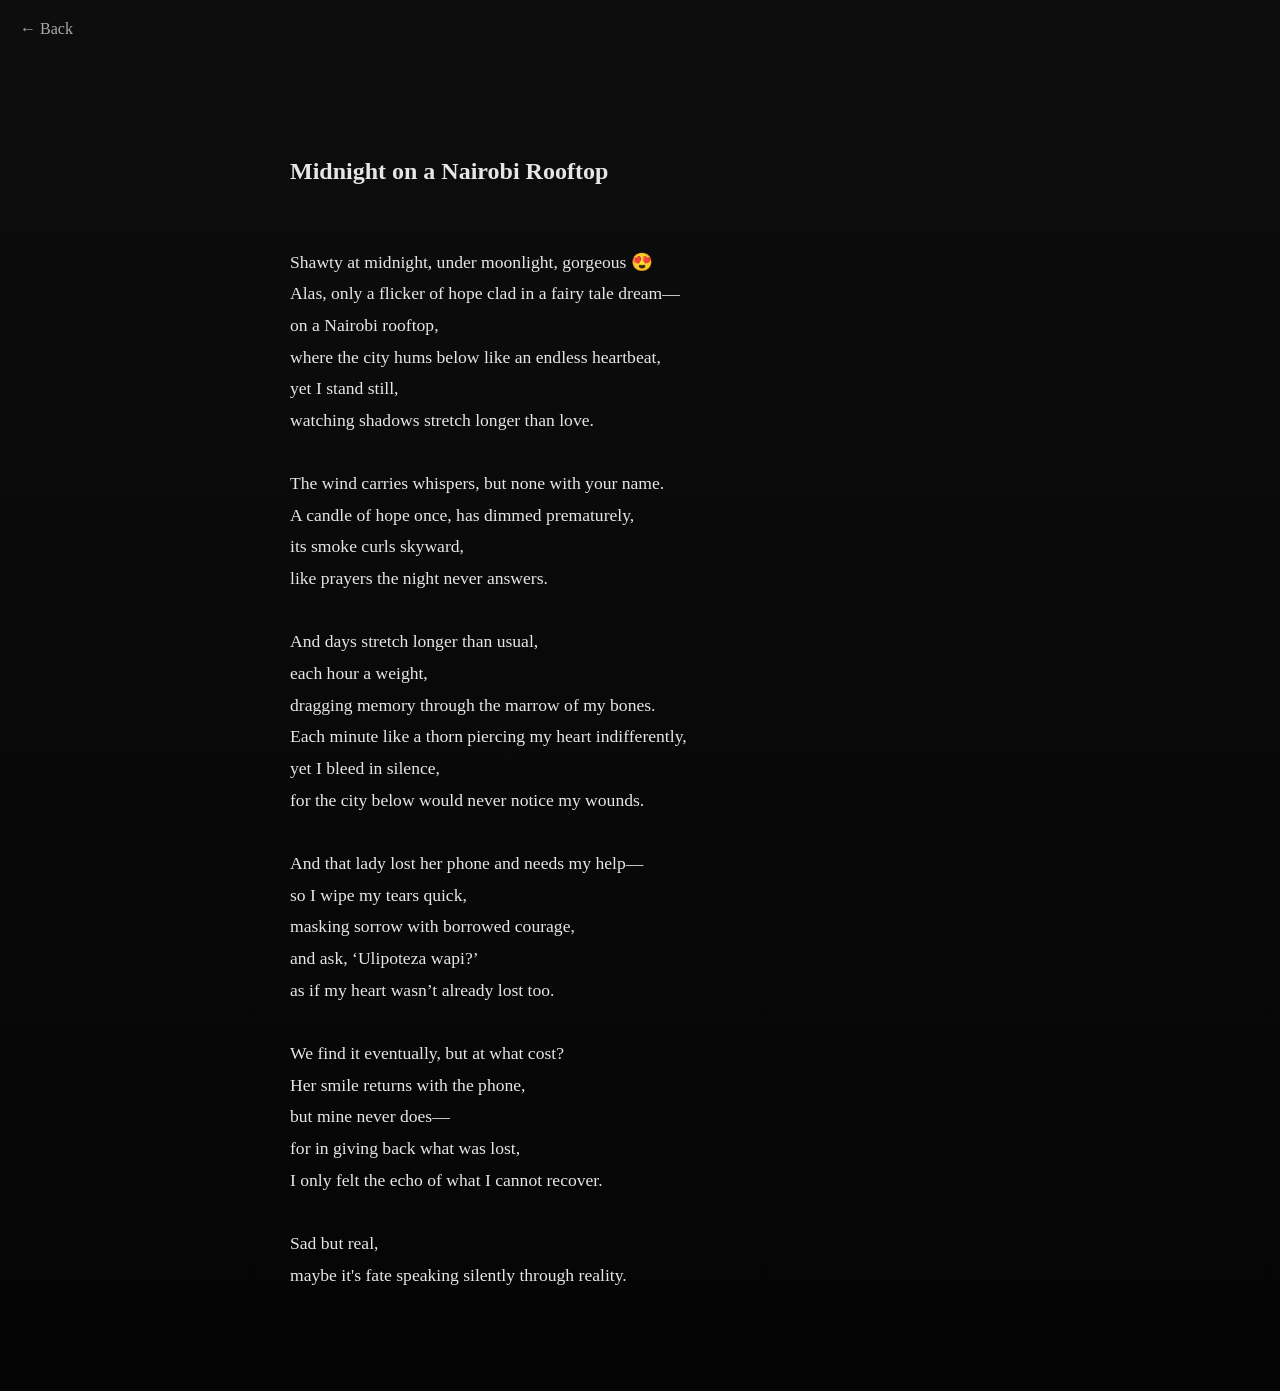
==== poems/midnight-nairobi.html @ 9178ffda "initial commit" ====
<!DOCTYPE html>
<html lang="en">

<head>
    <meta charset="UTF-8">
    <meta name="viewport" content="width=device-width, initial-scale=1.0">
    <title>Midnight on a Nairobi Rooftop</title>

    <!-- Link shared CSS -->
    <link rel="stylesheet" href="../style.css">
</head>

<body>

    <!-- Back link -->
    <nav>
        <a href="../index.html">← Back</a>
    </nav>

    <!-- Poem -->
    <section class="poem-page">
        <h1>Midnight on a Nairobi Rooftop</h1>

        <div class="poem-text">
            Shawty at midnight, under moonlight, gorgeous 😍
            Alas, only a flicker of hope clad in a fairy tale dream—
            on a Nairobi rooftop,
            where the city hums below like an endless heartbeat,
            yet I stand still,
            watching shadows stretch longer than love.

            The wind carries whispers, but none with your name.
            A candle of hope once, has dimmed prematurely,
            its smoke curls skyward,
            like prayers the night never answers.

            And days stretch longer than usual,
            each hour a weight,
            dragging memory through the marrow of my bones.
            Each minute like a thorn piercing my heart indifferently,
            yet I bleed in silence,
            for the city below would never notice my wounds.

            And that lady lost her phone and needs my help—
            so I wipe my tears quick,
            masking sorrow with borrowed courage,
            and ask, ‘Ulipoteza wapi?’
            as if my heart wasn’t already lost too.

            We find it eventually, but at what cost?
            Her smile returns with the phone,
            but mine never does—
            for in giving back what was lost,
            I only felt the echo of what I cannot recover.

            Sad but real,
            maybe it's fate speaking silently through reality.
        </div>
    </section>

    <!-- JS -->
    <script src="../script.js"></script>

</body>

</html>
---- style.css ----
body {
    background: linear-gradient(to bottom, #0d0d0d, #050505);
    color: #e6e6e6;
    font-family: 'Georgia', serif;
    margin: 0;
}

header {
    text-align: center;
    padding: 80px 20px;
    opacity: 0;
    animation: fadeIn 2s ease forwards;
}

@keyframes fadeIn {
    to {
        opacity: 1;
    }
}

.poem {
    margin-bottom: 60px;
    line-height: 1.8;
    opacity: 0;
    transform: translateY(20px);
    transition: all 1s ease;
}

.poem.visible {
    opacity: 1;
    transform: translateY(0);
}

.poem-text {
    white-space: pre-line;
    line-height: 1.8;
}

.poem-page {
    max-width: 700px;
    margin: 80px auto;
    padding: 20px;
}

.poem-page h1 {
    margin-bottom: 30px;
}

.poem-text {
    white-space: pre-line;
    line-height: 1.8;
    font-size: 1.1rem;
}

nav a {
    display: block;
    margin: 20px;
    color: #aaa;
    text-decoration: none;
}
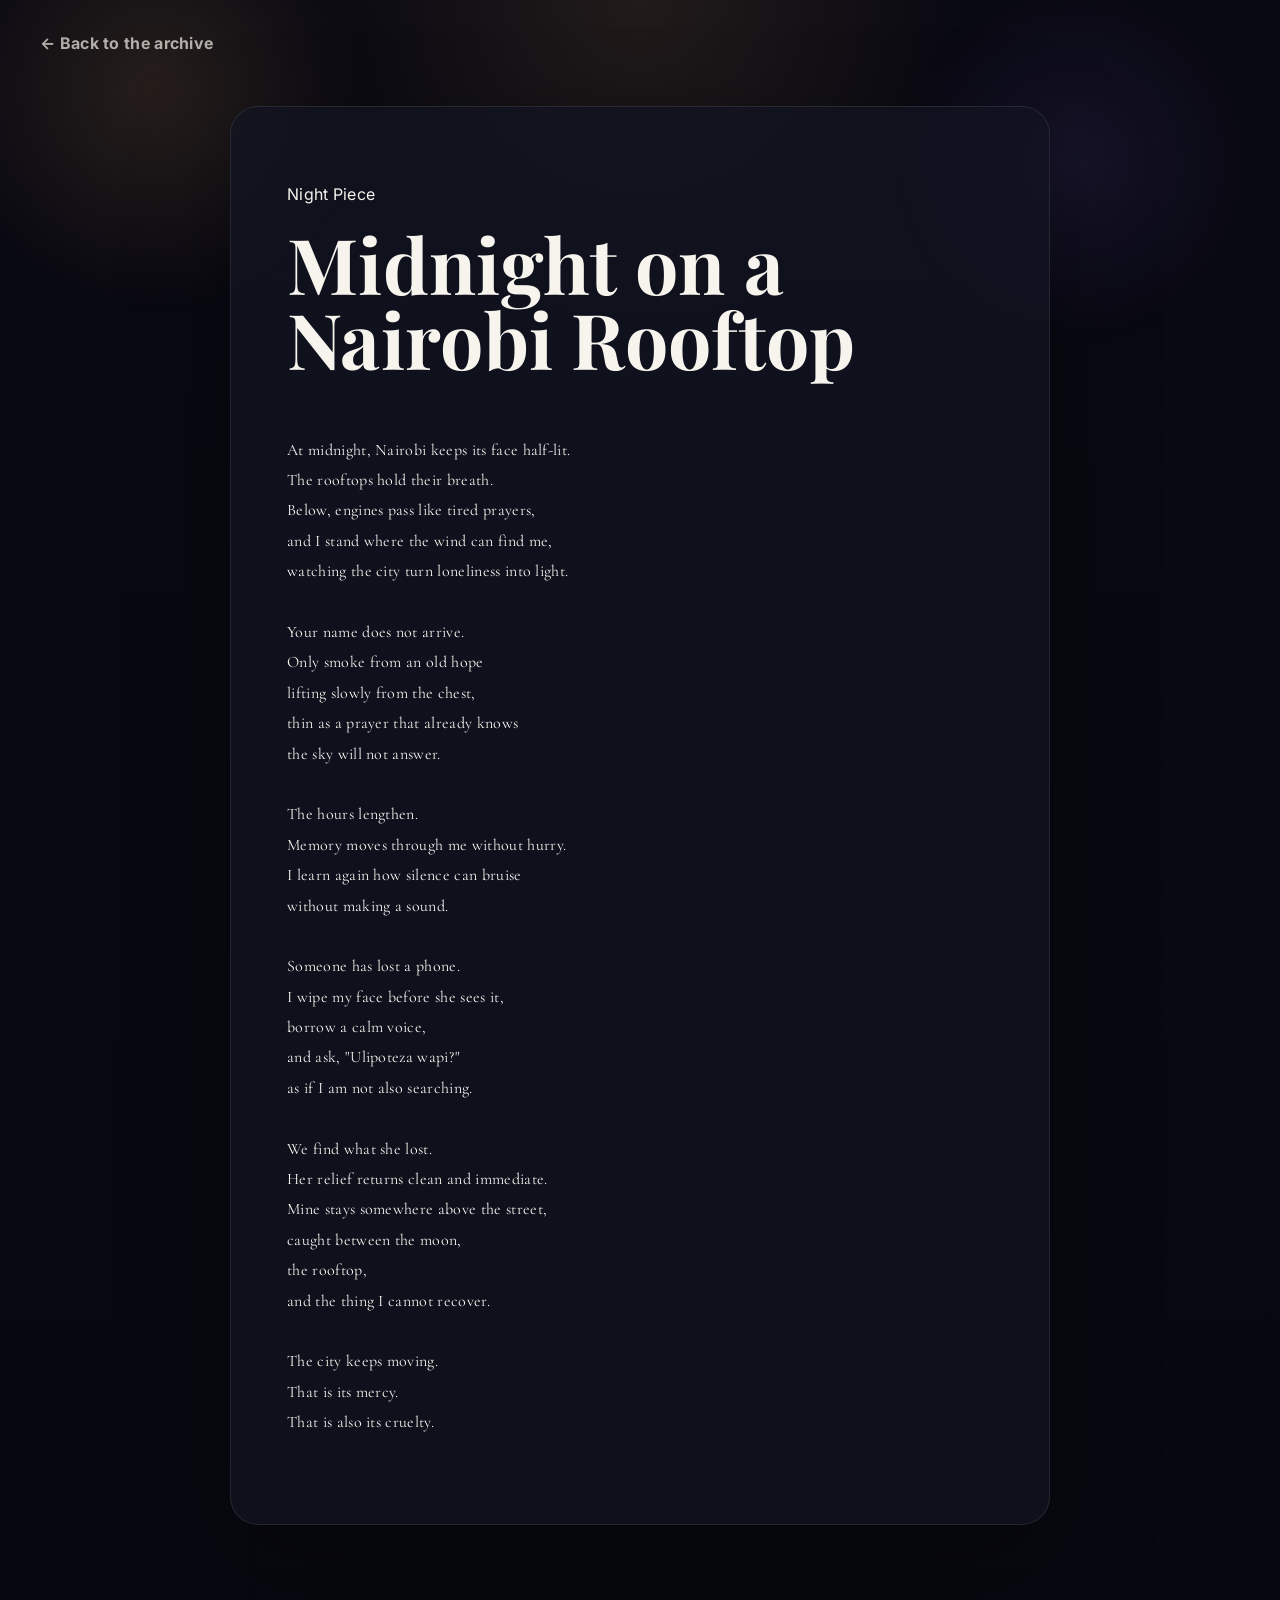
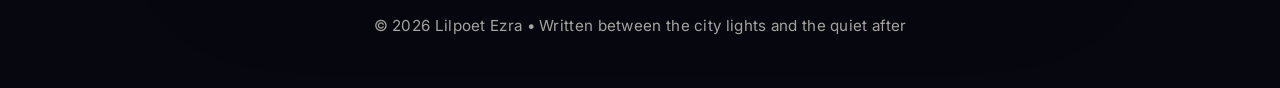
==== commit 925026ea: "UI changes" ====
--- a/poems/midnight-nairobi.html
+++ b/poems/midnight-nairobi.html
@@ -4,63 +4,92 @@
 <head>
     <meta charset="UTF-8">
     <meta name="viewport" content="width=device-width, initial-scale=1.0">
-    <title>Midnight on a Nairobi Rooftop</title>
-
-    <!-- Link shared CSS -->
+    <title>Midnight on a Nairobi Rooftop | Lilpoet Ezra</title>
+    <meta name="description"
+        content="Read Midnight on a Nairobi Rooftop by Lilpoet Ezra, a restrained Nairobi night poem about loss, borrowed courage, solitude, and what cannot be recovered.">
+    <meta name="author" content="Lilpoet Ezra">
+    <meta name="robots" content="index, follow">
+    <link rel="canonical" href="https://kiplangatezra06.github.io/lilpoet-ezra-site/poems/midnight-nairobi.html">
+    <meta property="og:title" content="Midnight on a Nairobi Rooftop | Lilpoet Ezra">
+    <meta property="og:description"
+        content="A restrained Nairobi night poem about lost things, borrowed courage, and what cannot be recovered.">
+    <meta property="og:type" content="article">
+    <meta property="og:url" content="https://kiplangatezra06.github.io/lilpoet-ezra-site/poems/midnight-nairobi.html">
+    <meta property="og:site_name" content="Lilpoet Ezra">
+    <meta property="og:image" content="https://kiplangatezra06.github.io/lilpoet-ezra-site/images/hero-share.png">
+    <meta property="og:image:width" content="1200">
+    <meta property="og:image:height" content="630">
+    <meta property="og:image:alt" content="Lilpoet Ezra cinematic poetry anthology share card">
+    <meta name="twitter:card" content="summary_large_image">
+    <meta name="twitter:title" content="Midnight on a Nairobi Rooftop | Lilpoet Ezra">
+    <meta name="twitter:description"
+        content="A restrained Nairobi night poem about lost things, borrowed courage, and what cannot be recovered.">
+    <meta name="twitter:image" content="https://kiplangatezra06.github.io/lilpoet-ezra-site/images/hero-share.png">
+    <meta name="twitter:image:alt" content="Lilpoet Ezra cinematic poetry anthology share card">
+    <link rel="icon" href="../favicon.svg" type="image/svg+xml">
+    <link rel="preconnect" href="https://fonts.googleapis.com">
+    <link rel="preconnect" href="https://fonts.gstatic.com" crossorigin>
+    <link
+        href="https://fonts.googleapis.com/css2?family=Cormorant+Garamond:wght@400;500;600;700&family=Inter:wght@400;500;600;700&family=Playfair+Display:wght@600;700;800&display=swap"
+        rel="stylesheet">
     <link rel="stylesheet" href="../style.css">
 </head>
 
 <body>
+    <header class="poem-page-header">
+        <nav aria-label="Night piece navigation">
+            <a href="../index.html">&larr; Back to the archive</a>
+        </nav>
+    </header>
 
-    <!-- Back link -->
-    <nav>
-        <a href="../index.html">← Back</a>
-    </nav>
+    <main class="poem-page">
+        <article>
+            <header>
+                <p class="eyebrow">Night Piece</p>
+                <h1>Midnight on a Nairobi Rooftop</h1>
+            </header>
 
-    <!-- Poem -->
-    <section class="poem-page">
-        <h1>Midnight on a Nairobi Rooftop</h1>
+            <div class="poem-text">
+At midnight, Nairobi keeps its face half-lit.
+The rooftops hold their breath.
+Below, engines pass like tired prayers,
+and I stand where the wind can find me,
+watching the city turn loneliness into light.
 
-        <div class="poem-text">
-            Shawty at midnight, under moonlight, gorgeous 😍
-            Alas, only a flicker of hope clad in a fairy tale dream—
-            on a Nairobi rooftop,
-            where the city hums below like an endless heartbeat,
-            yet I stand still,
-            watching shadows stretch longer than love.
+Your name does not arrive.
+Only smoke from an old hope
+lifting slowly from the chest,
+thin as a prayer that already knows
+the sky will not answer.
 
-            The wind carries whispers, but none with your name.
-            A candle of hope once, has dimmed prematurely,
-            its smoke curls skyward,
-            like prayers the night never answers.
+The hours lengthen.
+Memory moves through me without hurry.
+I learn again how silence can bruise
+without making a sound.
 
-            And days stretch longer than usual,
-            each hour a weight,
-            dragging memory through the marrow of my bones.
-            Each minute like a thorn piercing my heart indifferently,
-            yet I bleed in silence,
-            for the city below would never notice my wounds.
+Someone has lost a phone.
+I wipe my face before she sees it,
+borrow a calm voice,
+and ask, "Ulipoteza wapi?"
+as if I am not also searching.
 
-            And that lady lost her phone and needs my help—
-            so I wipe my tears quick,
-            masking sorrow with borrowed courage,
-            and ask, ‘Ulipoteza wapi?’
-            as if my heart wasn’t already lost too.
+We find what she lost.
+Her relief returns clean and immediate.
+Mine stays somewhere above the street,
+caught between the moon,
+the rooftop,
+and the thing I cannot recover.
 
-            We find it eventually, but at what cost?
-            Her smile returns with the phone,
-            but mine never does—
-            for in giving back what was lost,
-            I only felt the echo of what I cannot recover.
+The city keeps moving.
+That is its mercy.
+That is also its cruelty.
+            </div>
+        </article>
+    </main>
 
-            Sad but real,
-            maybe it's fate speaking silently through reality.
-        </div>
-    </section>
-
-    <!-- JS -->
-    <script src="../script.js"></script>
-
+    <footer class="site-footer">
+        <p>&copy; 2026 Lilpoet Ezra &bull; Written between the city lights and the quiet after</p>
+    </footer>
 </body>
 
-</html>+</html>
--- a/style.css
+++ b/style.css
@@ -1,60 +1,1689 @@
+﻿:root {
+    --bg: #090912;
+    --bg-strong: #07080f;
+    --bg-soft: #141627;
+    --surface: rgba(18, 20, 34, 0.76);
+    --surface-strong: rgba(12, 13, 24, 0.94);
+    --surface-soft: rgba(255, 255, 255, 0.06);
+    --surface-border: rgba(255, 255, 255, 0.09);
+    --text: #f7f4ee;
+    --text-muted: rgba(247, 244, 238, 0.68);
+    --text-secondary: rgba(247, 244, 238, 0.55);
+    --accent: #f4b55d;
+    --accent-soft: rgba(244, 181, 93, 0.16);
+    --accent-alt: #8c72f0;
+    --shadow-sm: 0 12px 32px rgba(0, 0, 0, 0.16);
+    --shadow-md: 0 24px 72px rgba(0, 0, 0, 0.22);
+    --shadow-lg: 0 36px 110px rgba(0, 0, 0, 0.28);
+    --shadow: var(--shadow-lg);
+    --radius-xs: 10px;
+    --radius-sm: 16px;
+    --radius-md: 20px;
+    --radius-lg: 24px;
+    --radius-xl: 28px;
+    --radius-pill: 999px;
+    --space-xxs: 8px;
+    --space-xs: 12px;
+    --space-sm: 18px;
+    --space-md: 26px;
+    --space-lg: 36px;
+    --space-xl: 48px;
+    --page-width: min(1200px, calc(100% - 32px));
+    --transition-fast: 180ms ease;
+    --transition-base: 240ms ease;
+    --transition-slow: 420ms ease;
+    --control-height: 48px;
+    --control-padding: 12px 18px;
+}
+
+[data-theme="light"] {
+    --bg: #f4ede4;
+    --bg-strong: #f1e8da;
+    --bg-soft: #fff7f0;
+    --surface: rgba(255, 255, 255, 0.88);
+    --surface-strong: rgba(255, 255, 255, 0.98);
+    --surface-soft: rgba(32, 24, 19, 0.06);
+    --surface-border: rgba(16, 12, 8, 0.12);
+    --text: #1a1510;
+    --text-muted: rgba(26, 21, 16, 0.68);
+    --text-secondary: rgba(26, 21, 16, 0.45);
+    --accent: #a56a28;
+    --accent-alt: #8360b8;
+    --shadow-sm: 0 10px 28px rgba(0, 0, 0, 0.08);
+    --shadow-md: 0 20px 52px rgba(0, 0, 0, 0.10);
+    --shadow-lg: 0 28px 68px rgba(0, 0, 0, 0.12);
+    --shadow: var(--shadow-lg);
+}
+
+html {
+    scroll-behavior: smooth;
+}
+
+* {
+    box-sizing: border-box;
+}
+
 body {
-    background: linear-gradient(to bottom, #0d0d0d, #050505);
-    color: #e6e6e6;
-    font-family: 'Georgia', serif;
     margin: 0;
-}
-
-header {
+    min-height: 100vh;
+    font-family: Inter, ui-sans-serif, system-ui, -apple-system, BlinkMacSystemFont, "Segoe UI", sans-serif;
+    font-size: clamp(16px, 1.05vw, 18px);
+    line-height: 1.9;
+    letter-spacing: 0.3px;
+    color: var(--text);
+    background: radial-gradient(circle at top, rgba(244, 181, 93, 0.10), transparent 18%),
+        linear-gradient(180deg, var(--bg), var(--bg-strong));
+    overflow-x: hidden;
+    transition: background var(--transition-slow), color var(--transition-slow);
+}
+
+body::before {
+    content: "";
+    position: fixed;
+    inset: 0;
+    background: radial-gradient(circle at 12% 10%, rgba(244, 181, 93, 0.12), transparent 16%),
+        radial-gradient(circle at 84% 18%, rgba(140, 112, 240, 0.10), transparent 14%);
+    pointer-events: none;
+    z-index: 0;
+}
+
+.intro-screen {
+    position: fixed;
+    inset: 0;
+    z-index: 9999;
+    display: grid;
+    place-items: center;
+    padding: 2rem;
+    background: radial-gradient(circle at center, rgba(8, 10, 18, 0.98), rgba(8, 10, 18, 0.92));
+    color: var(--text);
     text-align: center;
-    padding: 80px 20px;
+}
+
+.intro-content {
+    width: min(100%, 520px);
+    padding: 2.2rem 2rem;
+    border-radius: var(--radius-xl);
+    background: rgba(10, 12, 22, 0.96);
+    border: 1px solid rgba(255, 255, 255, 0.08);
+    box-shadow: var(--shadow-lg);
+}
+
+.intro-title {
+    margin: 0 0 0.85rem;
+    font-family: "Playfair Display", serif;
+    font-size: clamp(3rem, 7vw, 4.8rem);
+    line-height: 0.92;
+}
+
+.intro-subtitle {
+    margin: 0 0 2rem;
+    color: var(--text-muted);
+    font-size: 1.05rem;
+    line-height: 1.8;
+}
+
+.enter-btn {
+    display: inline-flex;
+    align-items: center;
+    justify-content: center;
+    gap: var(--space-xxs);
+    min-height: var(--control-height);
+    padding: 14px 24px;
+    border-radius: var(--radius-pill);
+    border: 1px solid rgba(244, 181, 93, 0.25);
+    background: linear-gradient(135deg, rgba(244, 181, 93, 0.92), rgba(140, 112, 240, 0.86));
+    color: var(--bg-strong);
+    font-weight: 700;
+    cursor: pointer;
+    transition: transform var(--transition-base), box-shadow var(--transition-base), filter var(--transition-base);
+}
+
+.enter-btn:hover {
+    transform: translateY(-2px);
+    filter: saturate(1.1);
+}
+
+.intro-screen.fade-out {
     opacity: 0;
-    animation: fadeIn 2s ease forwards;
-}
-
-@keyframes fadeIn {
+    transition: opacity var(--transition-slow);
+    pointer-events: none;
+}
+
+.bg-glow {
+    position: fixed;
+    inset: 0;
+    pointer-events: none;
+    z-index: 0;
+    opacity: 0.35;
+}
+
+.bg-glow-1 {
+    background: radial-gradient(circle at 15% 20%, rgba(244, 181, 93, 0.16), transparent 14%);
+}
+
+.bg-glow-2 {
+    background: radial-gradient(circle at 88% 18%, rgba(140, 112, 240, 0.12), transparent 16%);
+}
+
+.hidden {
+    display: none !important;
+}
+
+button,
+input,
+select,
+textarea {
+    font: inherit;
+}
+
+img,
+svg {
+    display: block;
+    max-width: 100%;
+}
+
+button {
+    appearance: none;
+    border: none;
+    background: none;
+}
+
+.topbar {
+    position: sticky;
+    top: 0;
+    z-index: 50;
+    width: 100%;
+    display: flex;
+    align-items: center;
+    justify-content: space-between;
+    gap: var(--space-md);
+    padding: var(--space-sm) clamp(24px, 3vw, 48px);
+    background: rgba(8, 10, 18, 0.72);
+    border-bottom: 1px solid rgba(255, 255, 255, 0.06);
+    backdrop-filter: blur(20px);
+}
+
+.topbar-brand {
+    display: flex;
+    gap: var(--space-xs);
+    align-items: center;
+    z-index: 10;
+}
+
+.brand-mark {
+    width: 46px;
+    height: 46px;
+    border-radius: 50%;
+    background: rgba(244, 181, 93, 0.18);
+    color: var(--accent);
+    display: grid;
+    place-items: center;
+    font-weight: 700;
+    font-size: 1.05rem;
+    text-transform: uppercase;
+    border: 1px solid rgba(244, 181, 93, 0.12);
+}
+
+.brand-name {
+    display: block;
+    font-size: 0.98rem;
+    font-weight: 700;
+    letter-spacing: 0.08em;
+    text-transform: uppercase;
+}
+
+.brand-tag {
+    display: block;
+    font-size: 0.76rem;
+    color: var(--text-muted);
+    margin-top: 2px;
+}
+
+.nav-links {
+    display: flex;
+    gap: var(--space-sm);
+    align-items: center;
+    flex-wrap: wrap;
+    z-index: 10;
+}
+
+.nav-links a {
+    color: var(--text-muted);
+    text-decoration: none;
+    font-size: 0.95rem;
+    padding: 12px 10px;
+    border-radius: var(--radius-sm);
+    transition: color var(--transition-fast), background var(--transition-fast);
+}
+
+.nav-links a:hover,
+.nav-links a:focus {
+    color: var(--accent);
+    background: rgba(255, 255, 255, 0.04);
+}
+
+.mobile-menu-btn {
+    display: none;
+    width: 44px;
+    height: 44px;
+    border-radius: var(--radius-sm);
+    background: rgba(255, 255, 255, 0.06);
+    border: 1px solid rgba(255, 255, 255, 0.08);
+    cursor: pointer;
+    position: relative;
+    flex-shrink: 0;
+    transition: transform var(--transition-fast), background var(--transition-fast);
+}
+
+.mobile-menu-btn span {
+    display: block;
+    width: 20px;
+    height: 2px;
+    background: var(--text);
+    border-radius: var(--radius-pill);
+    position: absolute;
+    left: 50%;
+    transform: translateX(-50%);
+}
+
+.mobile-menu-btn span:nth-child(1) {
+    top: 14px;
+}
+
+.mobile-menu-btn span:nth-child(2) {
+    top: 20px;
+}
+
+.mobile-menu-btn span:nth-child(3) {
+    top: 26px;
+}
+
+.session-bar {
+    display: flex;
+    gap: var(--space-sm);
+    align-items: center;
+    flex-wrap: wrap;
+    justify-content: flex-end;
+    min-width: min(240px, 100%);
+}
+
+.session-hint {
+    margin: 0;
+    font-size: 0.88rem;
+    color: var(--text-muted);
+}
+
+.hero {
+    position: relative;
+    min-height: 100vh;
+    display: grid;
+    grid-template-columns: 1.2fr 0.85fr;
+    gap: clamp(24px, 4vw, 42px);
+    align-items: center;
+    padding: clamp(40px, 6vw, 64px);
+    overflow: hidden;
+}
+
+.hero::before,
+.hero::after {
+    content: "";
+    position: absolute;
+    inset: 0;
+    pointer-events: none;
+}
+
+.hero::before {
+    background: radial-gradient(circle at 18% 14%, rgba(244, 181, 93, 0.14), transparent 16%),
+        radial-gradient(circle at 82% 18%, rgba(140, 112, 240, 0.10), transparent 15%);
+}
+
+.hero::after {
+    background: linear-gradient(180deg, rgba(8, 9, 17, 0.10), rgba(7, 8, 17, 0.92));
+}
+
+.hero-backdrop {
+    position: absolute;
+    inset: 0;
+    z-index: 0;
+}
+
+.hero-layers {
+    position: absolute;
+    inset: 0;
+    background-color: rgba(6, 8, 18, 0.6);
+    background-image:
+        radial-gradient(circle at 20% 20%, rgba(244, 181, 93, 0.12), transparent 18%),
+        radial-gradient(circle at 86% 25%, rgba(140, 112, 240, 0.10), transparent 20%),
+        linear-gradient(135deg, rgba(7, 9, 17, 0.85), rgba(12, 14, 26, 0.18)),
+        url('images/hero.jpg');
+    background-size: cover, cover, cover, cover;
+    background-position: center center;
+    filter: saturate(1.02) contrast(1.02);
+}
+
+.hero-layers::before {
+    content: "";
+    position: absolute;
+    inset: 0;
+    backdrop-filter: blur(6px) brightness(0.95);
+    mix-blend-mode: overlay;
+    pointer-events: none;
+}
+
+.hero-particles {
+    position: absolute;
+    inset: 0;
+    pointer-events: none;
+    z-index: 0;
+}
+
+.hero-particles span {
+    position: absolute;
+    display: block;
+    width: calc(10px + var(--i) * 2px);
+    height: calc(10px + var(--i) * 2px);
+    border-radius: var(--radius-pill);
+    background: rgba(255, 255, 255, 0.09);
+    filter: blur(1px);
+    opacity: 0.55;
+    animation: drift 14s ease-in-out infinite;
+}
+
+.hero-particles span:nth-child(1) {
+    top: 8%;
+    left: 18%;
+    animation-delay: 0s;
+}
+
+.hero-particles span:nth-child(2) {
+    top: 22%;
+    left: 74%;
+    animation-delay: 1.1s;
+}
+
+.hero-particles span:nth-child(3) {
+    top: 54%;
+    left: 12%;
+    animation-delay: 2.3s;
+}
+
+.hero-particles span:nth-child(4) {
+    top: 16%;
+    left: 46%;
+    animation-delay: 3.5s;
+}
+
+.hero-particles span:nth-child(5) {
+    top: 38%;
+    left: 84%;
+    animation-delay: 4.6s;
+}
+
+.hero-particles span:nth-child(6) {
+    top: 64%;
+    left: 30%;
+    animation-delay: 5.8s;
+}
+
+.hero-particles span:nth-child(7) {
+    top: 72%;
+    left: 70%;
+    animation-delay: 6.9s;
+}
+
+.hero-particles span:nth-child(8) {
+    top: 84%;
+    left: 18%;
+    animation-delay: 8.1s;
+}
+
+.hero-particles span:nth-child(9) {
+    top: 52%;
+    left: 58%;
+    animation-delay: 9.2s;
+}
+
+.hero-particles span:nth-child(10) {
+    top: 28%;
+    left: 28%;
+    animation-delay: 10.5s;
+}
+
+.hero-grain {
+    position: absolute;
+    inset: 0;
+    background-image: radial-gradient(circle, rgba(255, 255, 255, 0.03) 1px, transparent 1px);
+    background-size: 18px 18px;
+    opacity: 0.14;
+    pointer-events: none;
+    mix-blend-mode: soft-light;
+}
+
+.hero-copy,
+.hero-panel {
+    position: relative;
+    z-index: 2;
+}
+
+.hero-copy {
+    max-width: 680px;
+}
+
+.hero-copy .eyebrow,
+.panel-eyebrow {
+    margin: 0 0 1rem;
+    text-transform: uppercase;
+    letter-spacing: 0.24em;
+    font-size: 0.78rem;
+    color: var(--accent-alt);
+}
+
+.hero-title {
+    margin: 0;
+    font-family: "Playfair Display", serif;
+    font-size: clamp(3.2rem, 7.5vw, 6.6rem);
+    line-height: 0.98;
+    letter-spacing: 0.02em;
+    max-width: 12ch;
+    color: var(--text);
+    text-shadow: 0 28px 80px rgba(0, 0, 0, 0.28);
+    transform-origin: left center;
+}
+
+.hero-description {
+    margin-top: 1.6rem;
+    max-width: 58ch;
+    font-size: clamp(1rem, 1.9vw, 1.35rem);
+    line-height: 1.85;
+    color: var(--text-muted);
+}
+
+.hero-cta {
+    display: flex;
+    flex-wrap: wrap;
+    gap: 16px;
+    margin-top: 2.4rem;
+}
+
+.hero-footnote {
+    margin: 1.6rem 0 0;
+    color: var(--text-muted);
+    font-size: 0.96rem;
+    max-width: 52ch;
+}
+
+.hero-panel {
+    display: grid;
+    gap: var(--space-md);
+    padding: var(--space-md);
+    border-radius: var(--radius-xl);
+    background: rgba(255, 255, 255, 0.08);
+    border: 1px solid rgba(255, 255, 255, 0.14);
+    backdrop-filter: blur(32px);
+    box-shadow: var(--shadow-lg);
+    min-height: 360px;
+}
+
+.hero-panel-copy h2 {
+    margin: 0;
+    font-family: "Playfair Display", serif;
+    font-size: clamp(1.8rem, 3.2vw, 2.4rem);
+    line-height: 1.15;
+    color: var(--text);
+}
+
+.panel-note {
+    margin: 0.95rem 0 0;
+    color: var(--text-muted);
+    line-height: 1.8;
+}
+
+.hero-stats {
+    display: grid;
+    grid-template-columns: repeat(2, minmax(0, 1fr));
+    gap: var(--space-sm);
+}
+
+.ambient-controls {
+    display: grid;
+    gap: var(--space-xs);
+    padding: var(--space-sm);
+    border-radius: var(--radius-lg);
+    background: rgba(10, 12, 22, 0.74);
+    border: 1px solid rgba(255, 255, 255, 0.1);
+}
+
+.ambient-controls-head {
+    display: flex;
+    align-items: center;
+    justify-content: space-between;
+    gap: var(--space-xs);
+}
+
+.ambient-controls-head .panel-eyebrow {
+    margin: 0;
+}
+
+.ambient-controls-head .btn-secondary {
+    min-height: 40px;
+    padding: 10px 16px;
+}
+
+.ambient-slider {
+    display: grid;
+    gap: var(--space-xxs);
+}
+
+.ambient-slider span {
+    color: var(--text-muted);
+    font-size: 0.9rem;
+}
+
+.ambient-slider input[type="range"] {
+    width: 100%;
+    accent-color: var(--accent);
+    cursor: pointer;
+}
+
+.stat {
+    display: grid;
+    gap: var(--space-xxs);
+    padding: var(--space-sm);
+    border-radius: var(--radius-lg);
+    background: rgba(10, 12, 22, 0.88);
+    border: 1px solid rgba(255, 255, 255, 0.08);
+}
+
+.stat span {
+    font-size: clamp(2rem, 3vw, 2.6rem);
+    font-weight: 700;
+    display: block;
+}
+
+.stat small {
+    color: var(--text-muted);
+}
+
+.btn-primary,
+.btn-secondary,
+.poem-action-btn,
+.comment-delete-btn,
+.poem-edit-content-btn,
+.poem-edit-btn,
+.poem-delete-btn {
+    display: inline-flex;
+    align-items: center;
+    justify-content: center;
+    gap: var(--space-xxs);
+    border-radius: var(--radius-pill);
+    padding: var(--control-padding);
+    min-height: var(--control-height);
+    text-decoration: none;
+    font-weight: 700;
+    cursor: pointer;
+    transition: transform var(--transition-base), background var(--transition-base), color var(--transition-base), border-color var(--transition-base), box-shadow var(--transition-base), opacity var(--transition-base), filter var(--transition-base);
+}
+
+.btn-primary {
+    background: linear-gradient(135deg, var(--accent), var(--accent-alt));
+    color: var(--bg-strong);
+    box-shadow: var(--shadow-sm);
+}
+
+.btn-primary:hover {
+    transform: translateY(-2px);
+    box-shadow: var(--shadow-md);
+    filter: saturate(1.08);
+}
+
+.btn-primary.animated {
+    animation: ctaFloat 6s ease-in-out infinite;
+}
+
+.btn-secondary {
+    background: rgba(255, 255, 255, 0.08);
+    color: var(--text);
+    border: 1px solid rgba(255, 255, 255, 0.14);
+}
+
+.btn-secondary:hover,
+.poem-action-btn:hover,
+.comment-delete-btn:hover,
+.poem-edit-content-btn:hover,
+.poem-edit-btn:hover,
+.poem-delete-btn:hover {
+    transform: translateY(-1px);
+    background: rgba(255, 255, 255, 0.12);
+}
+
+.btn-secondary.active {
+    background: linear-gradient(135deg, var(--accent), var(--accent-alt));
+    color: var(--bg-strong);
+    border-color: rgba(255, 255, 255, 0.22);
+}
+
+.btn-primary:focus-visible,
+.btn-secondary:focus-visible,
+.enter-btn:focus-visible,
+.poem-action-btn:focus-visible,
+.comment-delete-btn:focus-visible,
+.poem-edit-content-btn:focus-visible,
+.poem-edit-btn:focus-visible,
+.poem-delete-btn:focus-visible,
+.poem-favorite-btn:focus-visible,
+.nav-links a:focus-visible,
+.mobile-menu-btn:focus-visible,
+.auth-toggle:focus-visible,
+.close-focus-btn:focus-visible {
+    outline: 2px solid rgba(244, 181, 93, 0.7);
+    outline-offset: 3px;
+}
+
+.fade-reveal {
+    opacity: 0;
+    transform: translateY(26px);
+    animation: fadeInUp 0.95s var(--reveal-ease, ease) forwards;
+    animation-delay: var(--reveal-delay, 0s);
+}
+
+.animate-in {
+    opacity: 1 !important;
+    transform: none !important;
+}
+
+@keyframes fadeInUp {
+    from {
+        opacity: 0;
+        transform: translateY(24px);
+    }
+
     to {
         opacity: 1;
-    }
+        transform: translateY(0);
+    }
+}
+
+@keyframes drift {
+
+    0%,
+    100% {
+        transform: translate3d(0, 0, 0) scale(1);
+    }
+
+    50% {
+        transform: translate3d(0, -18px, 0) scale(1.02);
+    }
+}
+
+@keyframes ctaFloat {
+
+    0%,
+    100% {
+        transform: translateY(0);
+    }
+
+    50% {
+        transform: translateY(-6px);
+    }
+}
+
+@keyframes favoritePulse {
+    0% {
+        transform: scale(1);
+    }
+
+    40% {
+        transform: scale(1.1);
+    }
+
+    100% {
+        transform: scale(1);
+    }
+}
+
+.featured {
+    margin-top: calc(var(--space-lg) * 1.1);
+    padding: var(--space-lg) clamp(24px, 3vw, 48px);
+}
+
+.featured-head {
+    margin-bottom: var(--space-xl);
+}
+
+.featured-head h2 {
+    margin: 0;
+    font-family: "Playfair Display", serif;
+    font-size: clamp(2rem, 3.25vw, 2.75rem);
+    line-height: 1.05;
+}
+
+.featured-grid {
+    display: grid;
+    gap: var(--space-md);
+    grid-template-columns: repeat(2, minmax(0, 1fr));
+}
+
+.featured-card {
+    position: relative;
+    padding: var(--space-lg);
+    min-height: 240px;
+    border-radius: var(--radius-xl);
+    background: linear-gradient(180deg, rgba(255, 255, 255, 0.04), rgba(255, 255, 255, 0.02));
+    border: 1px solid rgba(255, 255, 255, 0.10);
+    backdrop-filter: blur(24px);
+    box-shadow: var(--shadow-md);
+    transition: transform var(--transition-slow), border-color var(--transition-slow), background var(--transition-slow), box-shadow var(--transition-slow);
+}
+
+.featured-card:hover {
+    transform: translateY(-4px);
+    border-color: rgba(244, 181, 93, 0.30);
+    background: linear-gradient(180deg, rgba(255, 255, 255, 0.06), rgba(255, 255, 255, 0.03));
+    box-shadow: var(--shadow-lg);
+}
+
+.featured-card::before {
+    content: "";
+    position: absolute;
+    inset: 0;
+    border-radius: inherit;
+    background: radial-gradient(circle at 10% 10%, rgba(244, 181, 93, 0.04), transparent 14%), radial-gradient(circle at 90% 20%, rgba(140, 112, 240, 0.03), transparent 18%);
+    pointer-events: none;
+    mix-blend-mode: overlay;
+}
+
+.featured-tag {
+    display: inline-flex;
+    padding: 8px 14px;
+    border-radius: var(--radius-pill);
+    font-size: 0.78rem;
+    letter-spacing: 0.12em;
+    color: var(--accent);
+    border: 1px solid rgba(244, 181, 93, 0.18);
+    margin-bottom: var(--space-sm);
+}
+
+.featured-card h3 {
+    margin: 0 0 0.8rem;
+    font-family: "Playfair Display", serif;
+    font-size: clamp(1.55rem, 2.5vw, 2rem);
+    line-height: 1.15;
+}
+
+.featured-card p {
+    margin: 0;
+    color: var(--text-muted);
+    line-height: 1.85;
+}
+
+.shell {
+    position: relative;
+    z-index: 1;
+    width: min(1160px, calc(100% - 32px));
+    margin: 24px auto 40px;
+    opacity: 0;
+    transform: translateY(18px);
+    transition: opacity var(--transition-slow), transform var(--transition-slow);
+}
+
+.shell.ready {
+    opacity: 1;
+    transform: none;
+}
+
+.card {
+    background: var(--surface);
+    border: 1px solid var(--surface-border);
+    box-shadow: var(--shadow);
+    border-radius: var(--radius-xl);
+    backdrop-filter: blur(18px);
+    transition: transform var(--transition-base), box-shadow var(--transition-base), border-color var(--transition-base);
+}
+
+.card:hover {
+    transform: translateY(-2px);
+    box-shadow: var(--shadow-md);
+    border-color: rgba(255, 255, 255, 0.1);
+}
+
+.auth-section {
+    margin-top: var(--space-lg);
+}
+
+.auth-card {
+    position: relative;
+    overflow: hidden;
+    background: rgba(255, 255, 255, 0.05);
+    border: 1px solid rgba(255, 255, 255, 0.1);
+    box-shadow: var(--shadow-md);
+}
+
+.auth-toggle {
+    display: grid;
+    width: 100%;
+    text-align: left;
+    gap: var(--space-xs);
+    padding: var(--space-sm);
+    background: rgba(255, 255, 255, 0.05);
+    color: var(--text);
+    cursor: pointer;
+}
+
+.auth-toggle-copy {
+    display: grid;
+    gap: 6px;
+}
+
+.auth-toggle-title {
+    font-weight: 700;
+    font-size: 1.05rem;
+}
+
+.auth-toggle-subtitle {
+    color: var(--text-muted);
+    line-height: 1.7;
+}
+
+.auth-form {
+    display: grid;
+    gap: var(--space-xs);
+    padding: var(--space-sm);
+}
+
+.auth-actions {
+    display: flex;
+    gap: var(--space-xs);
+    flex-wrap: wrap;
+}
+
+.auth-status {
+    padding: 0 var(--space-sm) var(--space-sm);
+}
+
+.auth-state {
+    margin: 0;
+    color: var(--text-muted);
+}
+
+.loading-indicator {
+    display: none;
+    margin-top: 28px;
+    padding: var(--space-md);
+    border-radius: var(--radius-xl);
+    background: rgba(255, 255, 255, 0.05);
+    border: 1px solid rgba(255, 255, 255, 0.08);
+    text-align: center;
+    color: var(--text-muted);
+}
+
+.loading-indicator.show {
+    display: block;
+}
+
+.loading-spinner {
+    width: 38px;
+    height: 38px;
+    margin: 0 auto 16px;
+    border-radius: var(--radius-pill);
+    border: 4px solid rgba(255, 255, 255, 0.14);
+    border-top-color: rgba(244, 181, 93, 0.9);
+    animation: spin 0.98s linear infinite;
+}
+
+@keyframes spin {
+    to {
+        transform: rotate(360deg);
+    }
+}
+
+.layout {
+    margin-top: var(--space-lg);
+    display: grid;
+    grid-template-columns: 1fr;
+    gap: var(--space-lg);
+}
+
+.composer,
+.feed {
+    padding: var(--space-md);
+}
+
+.section-head {
+    display: flex;
+    justify-content: space-between;
+    gap: var(--space-sm);
+    align-items: flex-end;
+    margin-bottom: 1.4rem;
+}
+
+.section-head h2 {
+    margin: 0;
+    font-family: "Playfair Display", serif;
+    font-size: clamp(1.45rem, 2.5vw, 2rem);
+}
+
+.filters {
+    display: grid;
+    grid-template-columns: repeat(2, minmax(180px, 1fr));
+    gap: var(--space-sm);
+}
+
+.filter,
+.search {
+    display: grid;
+    gap: var(--space-xxs);
+}
+
+.filter span,
+.search span {
+    font-size: 0.9rem;
+    color: var(--text-muted);
+}
+
+.search input,
+.filter select,
+.field input,
+.field textarea,
+.comment-form textarea {
+    width: 100%;
+    border-radius: var(--radius-sm);
+    border: 1px solid rgba(255, 255, 255, 0.14);
+    background: rgba(255, 255, 255, 0.05);
+    color: var(--text);
+    padding: var(--control-padding);
+    outline: none;
+    transition: border-color var(--transition-base), box-shadow var(--transition-base), background var(--transition-base);
+}
+
+.search input:focus,
+.filter select:focus,
+.field input:focus,
+.field textarea:focus,
+.comment-form textarea:focus {
+    border-color: rgba(244, 181, 93, 0.38);
+    background: rgba(255, 255, 255, 0.08);
+    box-shadow: 0 0 0 4px rgba(244, 181, 93, 0.08);
+}
+
+.field {
+    display: grid;
+    gap: var(--space-xxs);
+}
+
+.field span {
+    color: var(--text-muted);
+    font-size: 0.95rem;
+}
+
+.field-note {
+    margin-top: 0.5rem;
+    font-size: 0.88rem;
+    color: var(--text-secondary);
+}
+
+.form {
+    display: grid;
+    gap: var(--space-sm);
+}
+
+.form-footer {
+    display: flex;
+    justify-content: space-between;
+    align-items: center;
+    flex-wrap: wrap;
+    gap: var(--space-sm);
+}
+
+.status {
+    color: var(--text-muted);
+    margin: 0;
+}
+
+.poems {
+    display: grid;
+    gap: var(--space-sm);
 }
 
 .poem {
-    margin-bottom: 60px;
-    line-height: 1.8;
+    overflow: hidden;
+    border-radius: var(--radius-xl);
+    border: 1px solid rgba(255, 255, 255, 0.08);
+    background: rgba(255, 255, 255, 0.05);
+    box-shadow: var(--shadow-md);
+    backdrop-filter: blur(18px);
+    transition: transform var(--transition-slow), border-color var(--transition-slow), box-shadow var(--transition-slow), filter var(--transition-base);
     opacity: 0;
-    transform: translateY(20px);
-    transition: all 1s ease;
-}
-
-.poem.visible {
+    transform: translateY(24px);
+}
+
+.poem.animate-in {
     opacity: 1;
-    transform: translateY(0);
+    transform: none;
+}
+
+.poem:hover {
+    transform: translateY(-3px);
+    border-color: rgba(244, 181, 93, 0.28);
+    box-shadow: var(--shadow-lg);
+    filter: drop-shadow(0 12px 40px rgba(140, 112, 240, 0.06));
+}
+
+.poem[open] summary {
+    background: rgba(255, 255, 255, 0.06);
+}
+
+.poem[open] .poem-body {
+    background: rgba(255, 255, 255, 0.03);
+}
+
+.poem summary {
+    list-style: none;
+    cursor: pointer;
+    padding: var(--space-md);
+    border-radius: var(--radius-xl);
+    transition: background var(--transition-base), transform var(--transition-base);
+}
+
+.poem summary:hover,
+.poem summary:focus-visible {
+    background: rgba(255, 255, 255, 0.05);
+}
+
+.poem summary::-webkit-details-marker {
+    display: none;
+}
+
+.poem-top {
+    display: flex;
+    flex-wrap: wrap;
+    gap: var(--space-xs) var(--space-sm);
+    align-items: center;
+}
+
+.poem-top h3 {
+    margin: 0;
+    flex: 1 1 100%;
+    font-family: "Playfair Display", serif;
+    font-size: clamp(1.35rem, 2.2vw, 1.85rem);
+    line-height: 1.08;
+}
+
+.poem-top .poem-time {
+    margin-left: auto;
+}
+
+.poem-meta {
+    display: flex;
+    flex-wrap: wrap;
+    gap: var(--space-xxs);
+    align-items: center;
+}
+
+.poem-meta-chip,
+.poem-favorite-btn {
+    display: inline-flex;
+    align-items: center;
+    gap: 6px;
+    padding: 8px 14px;
+    border-radius: var(--radius-pill);
+    font-size: 0.85rem;
+    letter-spacing: 0.05em;
+    border: 1px solid rgba(255, 255, 255, 0.1);
+    background: rgba(255, 255, 255, 0.05);
+    color: var(--text-muted);
+    transition: transform var(--transition-base), background var(--transition-base), border-color var(--transition-base), color var(--transition-base);
+}
+
+.poem-meta-chip {
+    color: var(--accent);
+    border-color: rgba(244, 181, 93, 0.15);
+}
+
+.poem-favorite-btn {
+    cursor: pointer;
+    min-width: 100px;
+    justify-content: center;
+    color: var(--text-muted);
+}
+
+.poem-favorite-btn.active {
+    color: var(--accent);
+    background: rgba(244, 181, 93, 0.14);
+    border-color: rgba(244, 181, 93, 0.24);
+}
+
+.poem-favorite-btn:hover {
+    transform: translateY(-1px);
+    background: rgba(255, 255, 255, 0.08);
+}
+
+.poem-favorite-btn.pulse {
+    animation: favoritePulse 0.35s ease;
+}
+
+.poem-author,
+.poem-category,
+.poem-time,
+.poem-match {
+    display: inline-flex;
+    gap: 0.35rem;
+    align-items: center;
+    color: var(--text-muted);
+    font-size: 0.92rem;
+}
+
+.poem-category {
+    padding: 4px 10px;
+    border-radius: var(--radius-pill);
+    border: 1px solid rgba(255, 255, 255, 0.1);
+    background: rgba(255, 255, 255, 0.05);
+    color: var(--accent);
+    letter-spacing: 0.08em;
+    text-transform: uppercase;
+}
+
+.poem-body {
+    padding: 0 var(--space-md) var(--space-md);
+    background: linear-gradient(180deg, rgba(255, 255, 255, 0.03), transparent);
+    border-bottom-left-radius: var(--radius-xl);
+    border-bottom-right-radius: var(--radius-xl);
 }
 
 .poem-text {
-    white-space: pre-line;
-    line-height: 1.8;
+    margin: 0;
+    font-family: "Cormorant Garamond", serif;
+    font-size: clamp(1rem, 1.1vw, 1.18rem);
+    line-height: 1.9;
+    letter-spacing: 0.02em;
+    color: var(--text);
+    white-space: pre-wrap;
+}
+
+.poem-text p {
+    margin: 0 0 0.9rem 0;
+}
+
+.poem-page-header {
+    position: relative;
+    z-index: 1;
+    width: var(--page-width);
+    margin: 0 auto;
+    padding: 28px 0 0;
+}
+
+.poem-page-header a {
+    color: var(--text-muted);
+    font-weight: 700;
+    text-decoration: none;
 }
 
 .poem-page {
-    max-width: 700px;
-    margin: 80px auto;
-    padding: 20px;
+    position: relative;
+    z-index: 1;
+    width: min(820px, calc(100% - 32px));
+    margin: 48px auto;
+    padding: clamp(28px, 5vw, 56px);
+    border: 1px solid var(--surface-border);
+    border-radius: var(--radius-xl);
+    background: var(--surface);
+    box-shadow: var(--shadow);
 }
 
 .poem-page h1 {
-    margin-bottom: 30px;
-}
-
-.poem-text {
-    white-space: pre-line;
-    line-height: 1.8;
-    font-size: 1.1rem;
-}
-
-nav a {
+    margin: 0 0 28px;
+    font-family: "Playfair Display", serif;
+    font-size: clamp(2.4rem, 6vw, 4.8rem);
+    line-height: 0.98;
+}
+
+.poem-notes {
+    margin-top: var(--space-md);
+    background: rgba(255, 255, 255, 0.05);
+    border-top: 1px solid rgba(255, 255, 255, 0.08);
+    border-radius: 0 0 var(--radius-lg) var(--radius-lg);
+    overflow: hidden;
+}
+
+.poem-notes summary {
+    padding: var(--space-sm) var(--space-md);
+    cursor: pointer;
+    font-weight: 700;
+    color: var(--text);
+    background: rgba(255, 255, 255, 0.06);
+}
+
+.poem-notes p {
+    margin: 0;
+    padding: 0 var(--space-md) var(--space-md);
+    color: var(--text-muted);
+    line-height: 1.85;
+}
+
+.reading-progress-panel {
+    display: grid;
+    gap: var(--space-xs);
+    margin-bottom: var(--space-sm);
+    padding: var(--space-sm);
+    border: 1px solid rgba(255, 255, 255, 0.08);
+    border-radius: var(--radius-md);
+    background: rgba(255, 255, 255, 0.04);
+}
+
+.reading-progress-label {
+    display: flex;
+    align-items: center;
+    justify-content: space-between;
+    gap: var(--space-xs);
+    color: var(--text-muted);
+    font-size: 0.92rem;
+}
+
+.reading-progress-label strong {
+    color: var(--accent);
+}
+
+.reading-progress-track {
+    height: 8px;
+    overflow: hidden;
+    border-radius: var(--radius-pill);
+    background: rgba(255, 255, 255, 0.08);
+}
+
+.reading-progress-track span {
     display: block;
-    margin: 20px;
-    color: #aaa;
-    text-decoration: none;
-}+    height: 100%;
+    border-radius: inherit;
+    background: linear-gradient(90deg, var(--accent), var(--accent-alt));
+}
+
+.poem-action-btn,
+.comment-delete-btn,
+.poem-edit-content-btn,
+.poem-edit-btn,
+.poem-delete-btn {
+    width: fit-content;
+    border: 1px solid rgba(255, 255, 255, 0.12);
+    background: rgba(255, 255, 255, 0.08);
+    color: var(--text);
+}
+
+.poem-action-btn:disabled {
+    cursor: not-allowed;
+    opacity: 0.55;
+    transform: none;
+}
+
+.comments-section {
+    display: grid;
+    gap: var(--space-sm);
+    margin-top: var(--space-md);
+    padding-top: var(--space-md);
+    border-top: 1px solid rgba(255, 255, 255, 0.08);
+}
+
+.comments-section h4 {
+    margin: 0;
+    font-size: 1rem;
+    color: var(--text);
+}
+
+.comment-list {
+    display: grid;
+    gap: var(--space-xs);
+}
+
+.comment {
+    display: grid;
+    gap: var(--space-xxs);
+    padding: var(--space-xs);
+    border-radius: var(--radius-sm);
+    background: rgba(255, 255, 255, 0.04);
+}
+
+.comment-head {
+    display: flex;
+    flex-wrap: wrap;
+    align-items: center;
+    justify-content: space-between;
+    gap: var(--space-xxs);
+    color: var(--text-muted);
+    font-size: 0.85rem;
+}
+
+.comment-head strong {
+    color: var(--text);
+}
+
+.comment p,
+.comment-empty {
+    margin: 0;
+    color: var(--text-muted);
+    line-height: 1.7;
+}
+
+.comment-form {
+    display: grid;
+    gap: var(--space-xs);
+}
+
+.comment-form label {
+    display: grid;
+    gap: var(--space-xxs);
+    color: var(--text-muted);
+    font-size: 0.9rem;
+}
+
+.comment-form textarea {
+    min-height: 92px;
+    resize: vertical;
+}
+
+.poem-edit-content-btn {
+    margin-top: var(--space-sm);
+}
+
+.empty {
+    padding: var(--space-md);
+    color: var(--text-muted);
+    background: rgba(255, 255, 255, 0.04);
+    border: 1px solid rgba(255, 255, 255, 0.08);
+    border-radius: var(--radius-lg);
+    text-align: center;
+}
+
+.site-footer {
+    text-align: center;
+    padding: 24px 16px 32px;
+    color: var(--text-muted);
+    font-size: 0.95rem;
+}
+
+.toast {
+    position: fixed;
+    left: 50%;
+    bottom: 28px;
+    transform: translateX(-50%);
+    z-index: 999;
+    padding: 14px 22px;
+    border-radius: var(--radius-pill);
+    background: rgba(14, 18, 32, 0.94);
+    color: var(--text);
+    opacity: 0;
+    pointer-events: none;
+    transition: opacity var(--transition-base), transform var(--transition-base);
+}
+
+.toast.show {
+    opacity: 1;
+    transform: translateX(-50%) translateY(-4px);
+}
+
+.toast.success {
+    border: 1px solid rgba(121, 204, 91, 0.4);
+}
+
+.toast.error {
+    border: 1px solid rgba(240, 112, 112, 0.35);
+}
+
+.focus-overlay {
+    position: fixed;
+    inset: 0;
+    display: none;
+    align-items: center;
+    justify-content: center;
+    background: rgba(6, 8, 18, 0.94);
+    backdrop-filter: blur(10px);
+    z-index: 5000;
+    opacity: 0;
+    transition: opacity var(--transition-base);
+}
+
+.focus-overlay.active {
+    display: flex;
+    opacity: 1;
+}
+
+.focus-content {
+    position: relative;
+    width: min(92vw, 760px);
+    max-height: 80vh;
+    padding: var(--space-lg);
+    background: rgba(10, 12, 22, 0.96);
+    border-radius: var(--radius-xl);
+    border: 1px solid rgba(255, 255, 255, 0.08);
+    overflow-y: auto;
+    box-shadow: var(--shadow-lg);
+}
+
+.close-focus-btn {
+    position: absolute;
+    top: 1rem;
+    right: 1rem;
+    width: 44px;
+    height: 44px;
+    border-radius: var(--radius-pill);
+    color: var(--text-muted);
+    display: grid;
+    place-items: center;
+    cursor: pointer;
+    transition: background var(--transition-base), color var(--transition-base);
+}
+
+.close-focus-btn:hover {
+    background: rgba(255, 255, 255, 0.08);
+    color: var(--text);
+}
+
+.focus-poem h2 {
+    margin: 0 0 1.2rem;
+    font-size: clamp(2rem, 3.5vw, 2.75rem);
+    font-family: "Playfair Display", serif;
+}
+
+.focus-poem .focus-author {
+    margin: 0 0 1.8rem;
+    color: var(--text-muted);
+    font-size: 1rem;
+    font-style: italic;
+}
+
+.focus-poem .focus-text {
+    color: var(--text);
+    font-size: clamp(1rem, 1.2vw, 1.22rem);
+    line-height: 1.95;
+    letter-spacing: 0.02em;
+    white-space: pre-wrap;
+}
+
+@media (max-width: 980px) {
+    .hero {
+        grid-template-columns: 1fr;
+        min-height: calc(100vh - 104px);
+        padding: clamp(32px, 6vw, 44px);
+    }
+
+    .hero-panel {
+        padding: var(--space-md);
+    }
+
+    .featured-grid {
+        grid-template-columns: 1fr;
+    }
+}
+
+@media (max-width: 760px) {
+    .hero {
+        padding-top: 24px;
+        padding-bottom: 20px;
+    }
+
+    .hero-copy,
+    .hero-panel {
+        width: 100%;
+    }
+
+    .hero-panel {
+        min-height: auto;
+        padding: var(--space-sm);
+    }
+
+    .hero-title {
+        font-size: clamp(2.4rem, 10vw, 4.2rem);
+    }
+
+    .hero-description {
+        font-size: 1rem;
+    }
+
+    .hero-footnote {
+        font-size: 0.94rem;
+    }
+
+    .featured-card {
+        padding: var(--space-md);
+    }
+
+    .section-head {
+        flex-direction: column;
+        align-items: flex-start;
+    }
+
+    .filters {
+        grid-template-columns: 1fr;
+    }
+
+    .poem {
+        border-radius: var(--radius-lg);
+    }
+}
+
+@media (max-width: 560px) {
+    .topbar {
+        flex-wrap: wrap;
+        padding-top: 18px;
+        padding-bottom: 18px;
+    }
+
+    .hero-title {
+        font-size: clamp(2.6rem, 11vw, 4.5rem);
+    }
+
+    .hero-cta {
+        flex-direction: column;
+        align-items: stretch;
+    }
+
+    .hero-panel {
+        padding: var(--space-sm);
+    }
+
+    .poem summary,
+    .poem-body {
+        padding: var(--space-sm);
+    }
+}
+
+/* Mobile optimization tweaks */
+body.mobile-optimized {
+    -webkit-font-smoothing: antialiased;
+    -moz-osx-font-smoothing: grayscale;
+}
+
+.no-particles .hero-particles,
+.hero-particles.hidden-on-mobile {
+    display: none !important;
+}
+
+.no-anim .fade-reveal {
+    animation: none !important;
+    opacity: 1 !important;
+    transform: none !important;
+}
+
+@media (max-width: 760px) {
+    .poem-body {
+        padding: 0 12px 18px;
+    }
+
+    .poem-text {
+        font-size: clamp(0.98rem, 2.8vw, 1.04rem);
+        line-height: 1.95;
+    }
+
+    .btn-primary,
+    .btn-secondary,
+    .poem-action-btn,
+    .comment-delete-btn,
+    .poem-edit-content-btn,
+    .poem-edit-btn,
+    .poem-delete-btn {
+        padding: 12px 18px;
+        min-height: 48px;
+        font-size: 1rem;
+    }
+
+    .hero-layers {
+        background-position: top center;
+        background-size: cover;
+    }
+
+    .intro-content {
+        padding: 1.6rem 1.2rem;
+    }
+
+    .intro-title {
+        font-size: clamp(2.2rem, 9vw, 3.4rem);
+    }
+
+    .intro-subtitle {
+        font-size: 0.95rem;
+    }
+
+    .enter-btn {
+        width: 100%;
+    }
+
+    .poems {
+        gap: 16px;
+    }
+
+    .shell {
+        width: calc(100% - 28px);
+        margin: 16px auto 24px;
+    }
+
+    .featured-grid {
+        grid-template-columns: 1fr;
+    }
+}
+
+@media (max-width: 420px) {
+    .hero-title {
+        font-size: clamp(2rem, 10vw, 3.6rem);
+    }
+
+    .btn-primary,
+    .btn-secondary,
+    .poem-action-btn,
+    .comment-delete-btn,
+    .poem-edit-content-btn,
+    .poem-edit-btn,
+    .poem-delete-btn {
+        padding: 10px 14px;
+        min-height: 44px;
+    }
+
+    .poem-body {
+        padding: 0 10px 14px;
+    }
+}
+
+@media (prefers-reduced-motion: reduce) {
+
+    .fade-reveal,
+    .btn-primary.animated,
+    .hero-particles span {
+        animation: none !important;
+    }
+}
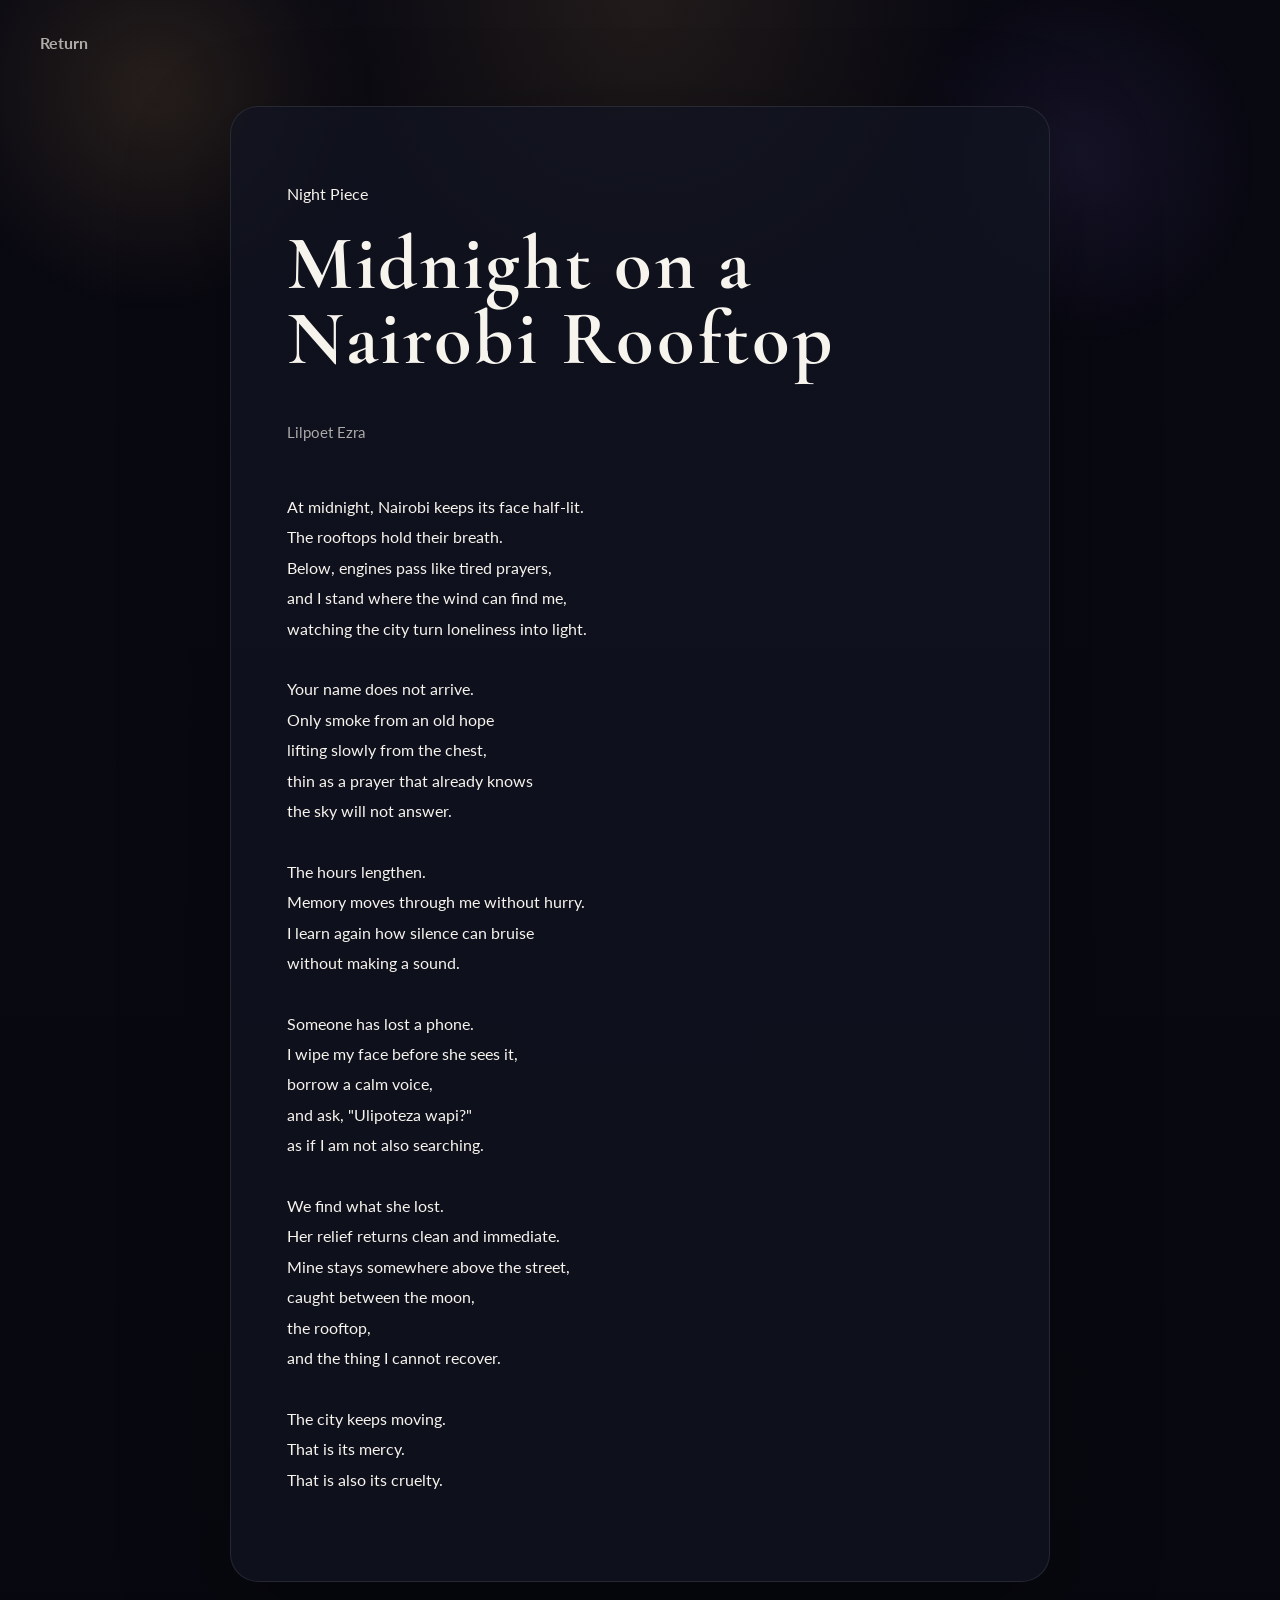
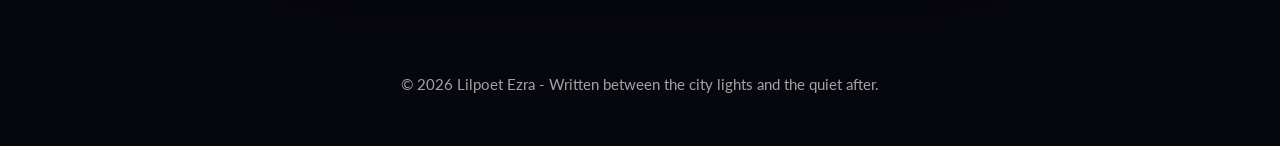
==== commit 1c094885: "Add new poem "When the Candle Tilted" and update related files - Created a new HTML file for the poe" ====
--- a/poems/midnight-nairobi.html
+++ b/poems/midnight-nairobi.html
@@ -6,31 +6,31 @@
     <meta name="viewport" content="width=device-width, initial-scale=1.0">
     <title>Midnight on a Nairobi Rooftop | Lilpoet Ezra</title>
     <meta name="description"
-        content="Read Midnight on a Nairobi Rooftop by Lilpoet Ezra, a restrained Nairobi night poem about loss, borrowed courage, solitude, and what cannot be recovered.">
+        content="Midnight on a Nairobi Rooftop by Lilpoet Ezra, a cinematic night poem about city light, solitude, survival, and memory.">
     <meta name="author" content="Lilpoet Ezra">
     <meta name="robots" content="index, follow">
     <link rel="canonical" href="https://kiplangatezra06.github.io/lilpoet-ezra-site/poems/midnight-nairobi.html">
     <meta property="og:title" content="Midnight on a Nairobi Rooftop | Lilpoet Ezra">
     <meta property="og:description"
-        content="A restrained Nairobi night poem about lost things, borrowed courage, and what cannot be recovered.">
+        content="A cinematic Nairobi night poem about city light, solitude, survival, and memory.">
     <meta property="og:type" content="article">
     <meta property="og:url" content="https://kiplangatezra06.github.io/lilpoet-ezra-site/poems/midnight-nairobi.html">
     <meta property="og:site_name" content="Lilpoet Ezra">
     <meta property="og:image" content="https://kiplangatezra06.github.io/lilpoet-ezra-site/images/hero-share.png">
     <meta property="og:image:width" content="1200">
     <meta property="og:image:height" content="630">
-    <meta property="og:image:alt" content="Lilpoet Ezra cinematic poetry anthology share card">
+    <meta property="og:image:alt" content="Lilpoet Ezra poetry share card">
     <meta name="twitter:card" content="summary_large_image">
     <meta name="twitter:title" content="Midnight on a Nairobi Rooftop | Lilpoet Ezra">
     <meta name="twitter:description"
-        content="A restrained Nairobi night poem about lost things, borrowed courage, and what cannot be recovered.">
+        content="A cinematic Nairobi night poem about city light, solitude, survival, and memory.">
     <meta name="twitter:image" content="https://kiplangatezra06.github.io/lilpoet-ezra-site/images/hero-share.png">
-    <meta name="twitter:image:alt" content="Lilpoet Ezra cinematic poetry anthology share card">
+    <meta name="twitter:image:alt" content="Lilpoet Ezra poetry share card">
     <link rel="icon" href="../favicon.svg" type="image/svg+xml">
     <link rel="preconnect" href="https://fonts.googleapis.com">
     <link rel="preconnect" href="https://fonts.gstatic.com" crossorigin>
     <link
-        href="https://fonts.googleapis.com/css2?family=Cormorant+Garamond:wght@400;500;600;700&family=Inter:wght@400;500;600;700&family=Playfair+Display:wght@600;700;800&display=swap"
+        href="https://fonts.googleapis.com/css2?family=Cormorant+Garamond:wght@400;500;600;700&family=Lato:wght@400;700&display=swap"
         rel="stylesheet">
     <link rel="stylesheet" href="../style.css">
 </head>
@@ -38,7 +38,7 @@
 <body>
     <header class="poem-page-header">
         <nav aria-label="Night piece navigation">
-            <a href="../index.html">&larr; Back to the archive</a>
+            <a href="javascript:history.back()">Return</a>
         </nav>
     </header>
 
@@ -47,6 +47,7 @@
             <header>
                 <p class="eyebrow">Night Piece</p>
                 <h1>Midnight on a Nairobi Rooftop</h1>
+                <p class="poem-author">Lilpoet Ezra</p>
             </header>
 
             <div class="poem-text">
@@ -88,7 +89,7 @@
     </main>
 
     <footer class="site-footer">
-        <p>&copy; 2026 Lilpoet Ezra &bull; Written between the city lights and the quiet after</p>
+        <p>&copy; 2026 Lilpoet Ezra - Written between the city lights and the quiet after.</p>
     </footer>
 </body>
 
--- a/style.css
+++ b/style.css
@@ -66,10 +66,10 @@
 body {
     margin: 0;
     min-height: 100vh;
-    font-family: Inter, ui-sans-serif, system-ui, -apple-system, BlinkMacSystemFont, "Segoe UI", sans-serif;
+    font-family: "Lato", ui-sans-serif, system-ui, -apple-system, BlinkMacSystemFont, "Segoe UI", sans-serif;
     font-size: clamp(16px, 1.05vw, 18px);
     line-height: 1.9;
-    letter-spacing: 0.3px;
+    letter-spacing: 0;
     color: var(--text);
     background: radial-gradient(circle at top, rgba(244, 181, 93, 0.10), transparent 18%),
         linear-gradient(180deg, var(--bg), var(--bg-strong));
@@ -110,7 +110,8 @@
 
 .intro-title {
     margin: 0 0 0.85rem;
-    font-family: "Playfair Display", serif;
+    font-family: "Cormorant Garamond", serif;
+    letter-spacing: 0.035em;
     font-size: clamp(3rem, 7vw, 4.8rem);
     line-height: 0.92;
 }
@@ -154,7 +155,7 @@
     inset: 0;
     pointer-events: none;
     z-index: 0;
-    opacity: 0.35;
+    opacity: 0.22;
 }
 
 .bg-glow-1 {
@@ -196,8 +197,8 @@
     display: flex;
     align-items: center;
     justify-content: space-between;
-    gap: var(--space-md);
-    padding: var(--space-sm) clamp(24px, 3vw, 48px);
+    gap: var(--space-sm);
+    padding: 10px clamp(16px, 2.5vw, 40px);
     background: rgba(8, 10, 18, 0.72);
     border-bottom: 1px solid rgba(255, 255, 255, 0.06);
     backdrop-filter: blur(20px);
@@ -211,24 +212,24 @@
 }
 
 .brand-mark {
-    width: 46px;
-    height: 46px;
+    width: 36px;
+    height: 36px;
     border-radius: 50%;
     background: rgba(244, 181, 93, 0.18);
     color: var(--accent);
     display: grid;
     place-items: center;
     font-weight: 700;
-    font-size: 1.05rem;
+    font-size: 0.9rem;
     text-transform: uppercase;
     border: 1px solid rgba(244, 181, 93, 0.12);
 }
 
 .brand-name {
     display: block;
-    font-size: 0.98rem;
+    font-size: 0.85rem;
     font-weight: 700;
-    letter-spacing: 0.08em;
+    letter-spacing: 0.1em;
     text-transform: uppercase;
 }
 
@@ -250,8 +251,8 @@
 .nav-links a {
     color: var(--text-muted);
     text-decoration: none;
-    font-size: 0.95rem;
-    padding: 12px 10px;
+    font-size: 0.85rem;
+    padding: 8px 8px;
     border-radius: var(--radius-sm);
     transition: color var(--transition-fast), background var(--transition-fast);
 }
@@ -264,8 +265,8 @@
 
 .mobile-menu-btn {
     display: none;
-    width: 44px;
-    height: 44px;
+    width: 36px;
+    height: 36px;
     border-radius: var(--radius-sm);
     background: rgba(255, 255, 255, 0.06);
     border: 1px solid rgba(255, 255, 255, 0.08);
@@ -300,16 +301,16 @@
 
 .session-bar {
     display: flex;
-    gap: var(--space-sm);
+    gap: var(--space-xs);
     align-items: center;
     flex-wrap: wrap;
     justify-content: flex-end;
-    min-width: min(240px, 100%);
+    min-width: min(200px, 100%);
 }
 
 .session-hint {
     margin: 0;
-    font-size: 0.88rem;
+    font-size: 0.8rem;
     color: var(--text-muted);
 }
 
@@ -480,10 +481,10 @@
 
 .hero-title {
     margin: 0;
-    font-family: "Playfair Display", serif;
+    font-family: "Cormorant Garamond", serif;
     font-size: clamp(3.2rem, 7.5vw, 6.6rem);
     line-height: 0.98;
-    letter-spacing: 0.02em;
+    letter-spacing: 0.035em;
     max-width: 12ch;
     color: var(--text);
     text-shadow: 0 28px 80px rgba(0, 0, 0, 0.28);
@@ -526,10 +527,17 @@
 
 .hero-panel-copy h2 {
     margin: 0;
-    font-family: "Playfair Display", serif;
+    font-family: "Cormorant Garamond", serif;
     font-size: clamp(1.8rem, 3.2vw, 2.4rem);
     line-height: 1.15;
+    letter-spacing: 0.035em;
     color: var(--text);
+}
+
+.hero-panel-copy p:not(.panel-eyebrow) {
+    margin: 0 0 0.85rem;
+    color: var(--text-muted);
+    line-height: 1.85;
 }
 
 .panel-note {
@@ -752,9 +760,10 @@
 
 .featured-head h2 {
     margin: 0;
-    font-family: "Playfair Display", serif;
+    font-family: "Cormorant Garamond", serif;
     font-size: clamp(2rem, 3.25vw, 2.75rem);
     line-height: 1.05;
+    letter-spacing: 0.035em;
 }
 
 .featured-grid {
@@ -772,6 +781,7 @@
     border: 1px solid rgba(255, 255, 255, 0.10);
     backdrop-filter: blur(24px);
     box-shadow: var(--shadow-md);
+    cursor: pointer;
     transition: transform var(--transition-slow), border-color var(--transition-slow), background var(--transition-slow), box-shadow var(--transition-slow);
 }
 
@@ -805,9 +815,10 @@
 
 .featured-card h3 {
     margin: 0 0 0.8rem;
-    font-family: "Playfair Display", serif;
+    font-family: "Cormorant Garamond", serif;
     font-size: clamp(1.55rem, 2.5vw, 2rem);
     line-height: 1.15;
+    letter-spacing: 0.035em;
 }
 
 .featured-card p {
@@ -945,7 +956,7 @@
 
 .composer,
 .feed {
-    padding: var(--space-md);
+    padding: clamp(24px, 3.5vw, 40px);
 }
 
 .section-head {
@@ -958,8 +969,9 @@
 
 .section-head h2 {
     margin: 0;
-    font-family: "Playfair Display", serif;
+    font-family: "Cormorant Garamond", serif;
     font-size: clamp(1.45rem, 2.5vw, 2rem);
+    letter-spacing: 0.035em;
 }
 
 .filters {
@@ -983,6 +995,7 @@
 .search input,
 .filter select,
 .field input,
+.field select,
 .field textarea,
 .comment-form textarea {
     width: 100%;
@@ -995,9 +1008,28 @@
     transition: border-color var(--transition-base), box-shadow var(--transition-base), background var(--transition-base);
 }
 
+.filter select,
+.field select {
+    appearance: none;
+    -webkit-appearance: none;
+    background-color: #0e1020;
+    background-image: url("data:image/svg+xml,%3Csvg xmlns='http://www.w3.org/2000/svg' width='12' height='8' viewBox='0 0 12 8'%3E%3Cpath d='M1 1l5 5 5-5' stroke='rgba(247,244,238,0.55)' stroke-width='1.5' fill='none' stroke-linecap='round' stroke-linejoin='round'/%3E%3C/svg%3E");
+    background-repeat: no-repeat;
+    background-position: right 14px center;
+    padding-right: 38px;
+    cursor: pointer;
+}
+
+.filter select option,
+.field select option {
+    background-color: #0e1020;
+    color: var(--text);
+}
+
 .search input:focus,
 .filter select:focus,
 .field input:focus,
+.field select:focus,
 .field textarea:focus,
 .comment-form textarea:focus {
     border-color: rgba(244, 181, 93, 0.38);
@@ -1041,11 +1073,11 @@
 
 .poems {
     display: grid;
-    gap: var(--space-sm);
+    gap: var(--space-md);
 }
 
 .poem {
-    overflow: hidden;
+    overflow: visible;
     border-radius: var(--radius-xl);
     border: 1px solid rgba(255, 255, 255, 0.08);
     background: rgba(255, 255, 255, 0.05);
@@ -1079,7 +1111,7 @@
 .poem summary {
     list-style: none;
     cursor: pointer;
-    padding: var(--space-md);
+    padding: clamp(20px, 3vw, 32px) clamp(22px, 3.5vw, 36px);
     border-radius: var(--radius-xl);
     transition: background var(--transition-base), transform var(--transition-base);
 }
@@ -1096,16 +1128,19 @@
 .poem-top {
     display: flex;
     flex-wrap: wrap;
-    gap: var(--space-xs) var(--space-sm);
+    gap: var(--space-sm) var(--space-sm);
     align-items: center;
 }
 
 .poem-top h3 {
-    margin: 0;
+    margin: 0 0 0.2rem;
     flex: 1 1 100%;
-    font-family: "Playfair Display", serif;
-    font-size: clamp(1.35rem, 2.2vw, 1.85rem);
-    line-height: 1.08;
+    font-family: "Cormorant Garamond", serif;
+    font-size: clamp(1.3rem, 2.1vw, 1.75rem);
+    line-height: 1.2;
+    letter-spacing: 0.03em;
+    padding-left: 2px;
+    overflow: visible;
 }
 
 .poem-top .poem-time {
@@ -1183,7 +1218,7 @@
 }
 
 .poem-body {
-    padding: 0 var(--space-md) var(--space-md);
+    padding: 0 clamp(22px, 3.5vw, 36px) clamp(22px, 3vw, 32px);
     background: linear-gradient(180deg, rgba(255, 255, 255, 0.03), transparent);
     border-bottom-left-radius: var(--radius-xl);
     border-bottom-right-radius: var(--radius-xl);
@@ -1191,10 +1226,10 @@
 
 .poem-text {
     margin: 0;
-    font-family: "Cormorant Garamond", serif;
+    font-family: "Lato", ui-sans-serif, system-ui, sans-serif;
     font-size: clamp(1rem, 1.1vw, 1.18rem);
     line-height: 1.9;
-    letter-spacing: 0.02em;
+    letter-spacing: 0;
     color: var(--text);
     white-space: pre-wrap;
 }
@@ -1231,9 +1266,10 @@
 
 .poem-page h1 {
     margin: 0 0 28px;
-    font-family: "Playfair Display", serif;
+    font-family: "Cormorant Garamond", serif;
     font-size: clamp(2.4rem, 6vw, 4.8rem);
     line-height: 0.98;
+    letter-spacing: 0.035em;
 }
 
 .poem-notes {
@@ -1478,7 +1514,8 @@
 .focus-poem h2 {
     margin: 0 0 1.2rem;
     font-size: clamp(2rem, 3.5vw, 2.75rem);
-    font-family: "Playfair Display", serif;
+    font-family: "Cormorant Garamond", serif;
+    letter-spacing: 0.035em;
 }
 
 .focus-poem .focus-author {
@@ -1492,7 +1529,7 @@
     color: var(--text);
     font-size: clamp(1rem, 1.2vw, 1.22rem);
     line-height: 1.95;
-    letter-spacing: 0.02em;
+    letter-spacing: 0;
     white-space: pre-wrap;
 }
 
@@ -1560,9 +1597,18 @@
 
 @media (max-width: 560px) {
     .topbar {
-        flex-wrap: wrap;
-        padding-top: 18px;
-        padding-bottom: 18px;
+        flex-wrap: nowrap;
+        padding-top: 8px;
+        padding-bottom: 8px;
+        gap: var(--space-xs);
+    }
+
+    .session-hint {
+        display: none;
+    }
+
+    .brand-name {
+        font-size: 0.78rem;
     }
 
     .hero-title {
@@ -1580,7 +1626,7 @@
 
     .poem summary,
     .poem-body {
-        padding: var(--space-sm);
+        padding: clamp(18px, 4vw, 26px);
     }
 }
 
@@ -1603,7 +1649,7 @@
 
 @media (max-width: 760px) {
     .poem-body {
-        padding: 0 12px 18px;
+        padding: 0 18px 22px;
     }
 
     .poem-text {
@@ -1675,7 +1721,19 @@
     }
 
     .poem-body {
-        padding: 0 10px 14px;
+        padding: 0 16px 18px;
+    }
+
+    .poem summary {
+        padding: 18px 16px;
+    }
+
+    .poem-top h3 {
+        font-size: clamp(1.15rem, 5.5vw, 1.45rem);
+        line-height: 1.25;
+        padding-left: 2px;
+        word-break: break-word;
+        overflow-wrap: break-word;
     }
 }
 
@@ -1686,4 +1744,4 @@
     .hero-particles span {
         animation: none !important;
     }
-}
+}
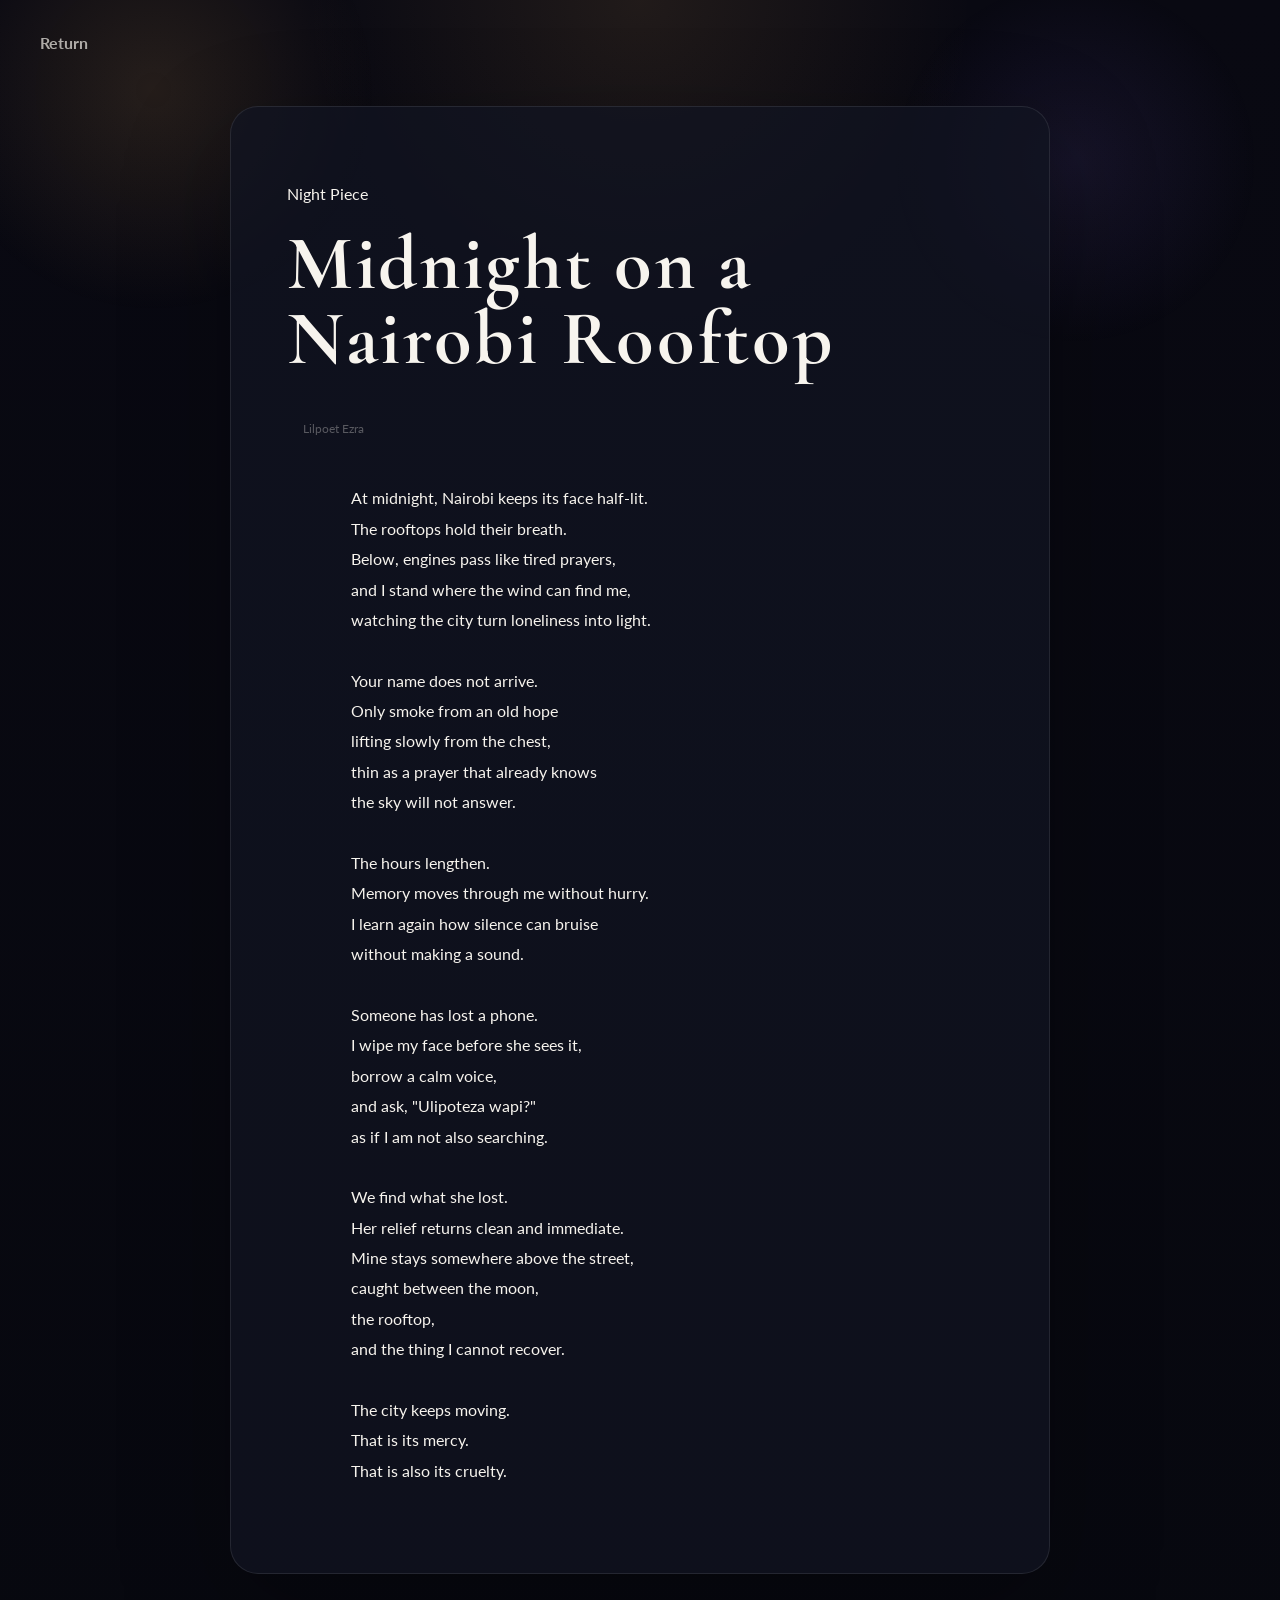
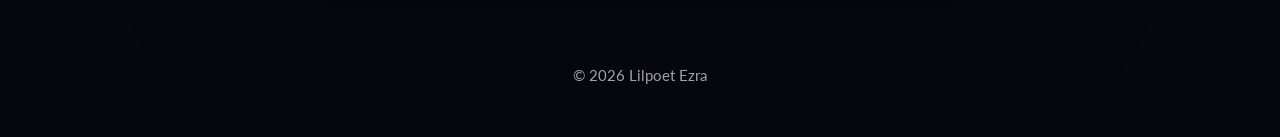
==== commit fa65ea0c: "feat: Update branding, hero copy, and site footer - Replace favicon from SVG to PNG logo image - Upd" ====
--- a/poems/midnight-nairobi.html
+++ b/poems/midnight-nairobi.html
@@ -26,7 +26,7 @@
         content="A cinematic Nairobi night poem about city light, solitude, survival, and memory.">
     <meta name="twitter:image" content="https://kiplangatezra06.github.io/lilpoet-ezra-site/images/hero-share.png">
     <meta name="twitter:image:alt" content="Lilpoet Ezra poetry share card">
-    <link rel="icon" href="../favicon.svg" type="image/svg+xml">
+    <link rel="icon" href="../images/logo.png" type="image/png">
     <link rel="preconnect" href="https://fonts.googleapis.com">
     <link rel="preconnect" href="https://fonts.gstatic.com" crossorigin>
     <link
@@ -51,46 +51,46 @@
             </header>
 
             <div class="poem-text">
-At midnight, Nairobi keeps its face half-lit.
-The rooftops hold their breath.
-Below, engines pass like tired prayers,
-and I stand where the wind can find me,
-watching the city turn loneliness into light.
+                At midnight, Nairobi keeps its face half-lit.
+                The rooftops hold their breath.
+                Below, engines pass like tired prayers,
+                and I stand where the wind can find me,
+                watching the city turn loneliness into light.
 
-Your name does not arrive.
-Only smoke from an old hope
-lifting slowly from the chest,
-thin as a prayer that already knows
-the sky will not answer.
+                Your name does not arrive.
+                Only smoke from an old hope
+                lifting slowly from the chest,
+                thin as a prayer that already knows
+                the sky will not answer.
 
-The hours lengthen.
-Memory moves through me without hurry.
-I learn again how silence can bruise
-without making a sound.
+                The hours lengthen.
+                Memory moves through me without hurry.
+                I learn again how silence can bruise
+                without making a sound.
 
-Someone has lost a phone.
-I wipe my face before she sees it,
-borrow a calm voice,
-and ask, "Ulipoteza wapi?"
-as if I am not also searching.
+                Someone has lost a phone.
+                I wipe my face before she sees it,
+                borrow a calm voice,
+                and ask, "Ulipoteza wapi?"
+                as if I am not also searching.
 
-We find what she lost.
-Her relief returns clean and immediate.
-Mine stays somewhere above the street,
-caught between the moon,
-the rooftop,
-and the thing I cannot recover.
+                We find what she lost.
+                Her relief returns clean and immediate.
+                Mine stays somewhere above the street,
+                caught between the moon,
+                the rooftop,
+                and the thing I cannot recover.
 
-The city keeps moving.
-That is its mercy.
-That is also its cruelty.
+                The city keeps moving.
+                That is its mercy.
+                That is also its cruelty.
             </div>
         </article>
     </main>
 
     <footer class="site-footer">
-        <p>&copy; 2026 Lilpoet Ezra - Written between the city lights and the quiet after.</p>
+        <p>&copy; 2026 Lilpoet Ezra</p>
     </footer>
 </body>
 
-</html>
+</html>
--- a/style.css
+++ b/style.css
@@ -225,6 +225,15 @@
     border: 1px solid rgba(244, 181, 93, 0.12);
 }
 
+.brand-logo {
+    width: 36px;
+    height: 36px;
+    border-radius: 50%;
+    object-fit: cover;
+    background: transparent;
+    border: none;
+}
+
 .brand-name {
     display: block;
     font-size: 0.85rem;
@@ -487,7 +496,7 @@
     letter-spacing: 0.035em;
     max-width: 12ch;
     color: var(--text);
-    text-shadow: 0 28px 80px rgba(0, 0, 0, 0.28);
+    text-shadow: 0 8px 28px rgba(0, 0, 0, 0.18);
     transform-origin: left center;
 }
 
@@ -633,8 +642,8 @@
 }
 
 .btn-primary {
-    background: linear-gradient(135deg, var(--accent), var(--accent-alt));
-    color: var(--bg-strong);
+    background: #3a3f52;
+    color: var(--text);
     box-shadow: var(--shadow-sm);
 }
 
@@ -1073,15 +1082,16 @@
 
 .poems {
     display: grid;
-    gap: var(--space-md);
+    gap: 20px;
 }
 
 .poem {
     overflow: visible;
     border-radius: var(--radius-xl);
-    border: 1px solid rgba(255, 255, 255, 0.08);
-    background: rgba(255, 255, 255, 0.05);
-    box-shadow: var(--shadow-md);
+    border: 1px solid rgba(255, 255, 255, 0.06);
+    border-bottom-color: rgba(255, 255, 255, 0.03);
+    background: rgba(14, 16, 28, 0.55);
+    box-shadow: 0 2px 16px rgba(0, 0, 0, 0.14), 0 1px 0 rgba(255, 255, 255, 0.03) inset;
     backdrop-filter: blur(18px);
     transition: transform var(--transition-slow), border-color var(--transition-slow), box-shadow var(--transition-slow), filter var(--transition-base);
     opacity: 0;
@@ -1094,10 +1104,11 @@
 }
 
 .poem:hover {
-    transform: translateY(-3px);
-    border-color: rgba(244, 181, 93, 0.28);
-    box-shadow: var(--shadow-lg);
-    filter: drop-shadow(0 12px 40px rgba(140, 112, 240, 0.06));
+    transform: translateY(-2px);
+    border-color: rgba(244, 181, 93, 0.12);
+    border-bottom-color: rgba(244, 181, 93, 0.06);
+    box-shadow: 0 6px 32px rgba(0, 0, 0, 0.20), 0 1px 0 rgba(255, 255, 255, 0.04) inset;
+    filter: drop-shadow(0 4px 14px rgba(140, 112, 240, 0.03));
 }
 
 .poem[open] summary {
@@ -1111,7 +1122,7 @@
 .poem summary {
     list-style: none;
     cursor: pointer;
-    padding: clamp(20px, 3vw, 32px) clamp(22px, 3.5vw, 36px);
+    padding: clamp(22px, 3vw, 34px) clamp(26px, 4vw, 40px);
     border-radius: var(--radius-xl);
     transition: background var(--transition-base), transform var(--transition-base);
 }
@@ -1133,14 +1144,17 @@
 }
 
 .poem-top h3 {
-    margin: 0 0 0.2rem;
+    margin: 0 0 0.3rem;
     flex: 1 1 100%;
     font-family: "Cormorant Garamond", serif;
-    font-size: clamp(1.3rem, 2.1vw, 1.75rem);
-    line-height: 1.2;
-    letter-spacing: 0.03em;
-    padding-left: 2px;
+    font-size: clamp(1.25rem, 2vw, 1.65rem);
+    font-weight: 400;
+    line-height: 1.3;
+    letter-spacing: 0.04em;
+    padding-left: 1rem;
+    padding-right: 1rem;
     overflow: visible;
+    text-shadow: none;
 }
 
 .poem-top .poem-time {
@@ -1158,20 +1172,20 @@
 .poem-favorite-btn {
     display: inline-flex;
     align-items: center;
-    gap: 6px;
-    padding: 8px 14px;
+    gap: 5px;
+    padding: 4px 10px;
     border-radius: var(--radius-pill);
-    font-size: 0.85rem;
+    font-size: 0.72rem;
     letter-spacing: 0.05em;
-    border: 1px solid rgba(255, 255, 255, 0.1);
-    background: rgba(255, 255, 255, 0.05);
-    color: var(--text-muted);
+    border: 1px solid rgba(255, 255, 255, 0.05);
+    background: transparent;
+    color: rgba(247, 244, 238, 0.35);
     transition: transform var(--transition-base), background var(--transition-base), border-color var(--transition-base), color var(--transition-base);
 }
 
 .poem-meta-chip {
-    color: var(--accent);
-    border-color: rgba(244, 181, 93, 0.15);
+    color: rgba(244, 181, 93, 0.42);
+    border-color: rgba(244, 181, 93, 0.07);
 }
 
 .poem-favorite-btn {
@@ -1203,23 +1217,77 @@
     display: inline-flex;
     gap: 0.35rem;
     align-items: center;
-    color: var(--text-muted);
-    font-size: 0.92rem;
-}
-
-.poem-category {
+    color: rgba(247, 244, 238, 0.32);
+    font-size: 0.78rem;
+}
+
+.poem-author {
+    padding-left: 1rem;
+}
+
+.poem-time {
+    padding-right: 1rem;
+}
+
+/* Like button */
+.poem-like-btn {
+    display: inline-flex;
+    align-items: center;
+    gap: 5px;
     padding: 4px 10px;
     border-radius: var(--radius-pill);
-    border: 1px solid rgba(255, 255, 255, 0.1);
-    background: rgba(255, 255, 255, 0.05);
-    color: var(--accent);
-    letter-spacing: 0.08em;
+    font-size: 0.78rem;
+    border: 1px solid rgba(255, 255, 255, 0.08);
+    background: transparent;
+    color: rgba(247, 244, 238, 0.38);
+    cursor: pointer;
+    transition: transform var(--transition-base), background var(--transition-base), color var(--transition-base), border-color var(--transition-base);
+    flex-shrink: 0;
+}
+
+.poem-like-btn:hover {
+    transform: translateY(-1px);
+    background: rgba(255, 255, 255, 0.06);
+    color: rgba(247, 244, 238, 0.65);
+}
+
+.poem-like-btn.liked {
+    color: #e05c7a;
+    border-color: rgba(224, 92, 122, 0.28);
+    background: rgba(224, 92, 122, 0.08);
+}
+
+.poem-like-btn.liked:hover {
+    background: rgba(224, 92, 122, 0.14);
+}
+
+.poem-like-btn.pulse {
+    animation: favoritePulse 0.35s ease;
+}
+
+.like-heart {
+    font-size: 0.9rem;
+    line-height: 1;
+}
+
+.like-count {
+    font-size: 0.72rem;
+    letter-spacing: 0.04em;
+}
+
+.poem-category {
+    padding: 3px 9px;
+    border-radius: var(--radius-pill);
+    border: 1px solid rgba(244, 181, 93, 0.07);
+    background: transparent;
+    color: rgba(244, 181, 93, 0.42);
+    letter-spacing: 0.07em;
     text-transform: uppercase;
 }
 
 .poem-body {
-    padding: 0 clamp(22px, 3.5vw, 36px) clamp(22px, 3vw, 32px);
-    background: linear-gradient(180deg, rgba(255, 255, 255, 0.03), transparent);
+    padding: 0 clamp(26px, 4vw, 40px) clamp(24px, 3vw, 34px);
+    background: linear-gradient(180deg, rgba(255, 255, 255, 0.02), transparent);
     border-bottom-left-radius: var(--radius-xl);
     border-bottom-right-radius: var(--radius-xl);
 }
@@ -1432,6 +1500,39 @@
     padding: 24px 16px 32px;
     color: var(--text-muted);
     font-size: 0.95rem;
+}
+
+/* Shakespeare quote section */
+.quote-section {
+    padding: var(--space-lg) clamp(16px, 3vw, 48px);
+}
+
+.quote-card {
+    max-width: 720px;
+    margin: 0 auto;
+    padding: var(--space-lg) var(--space-xl);
+    border-radius: var(--radius-xl);
+    background: rgba(255, 255, 255, 0.04);
+    border: 1px solid rgba(255, 255, 255, 0.08);
+    text-align: center;
+}
+
+.quote-text {
+    margin: 0 0 var(--space-sm);
+    font-family: "Cormorant Garamond", serif;
+    font-size: clamp(1.15rem, 2.2vw, 1.55rem);
+    line-height: 1.75;
+    letter-spacing: 0.02em;
+    color: var(--text-muted);
+    font-style: italic;
+}
+
+.quote-attribution {
+    display: block;
+    font-size: 0.88rem;
+    color: var(--text-secondary);
+    letter-spacing: 0.06em;
+    font-style: normal;
 }
 
 .toast {
@@ -1626,7 +1727,7 @@
 
     .poem summary,
     .poem-body {
-        padding: clamp(18px, 4vw, 26px);
+        padding: clamp(18px, 4vw, 26px) clamp(22px, 4vw, 28px);
     }
 }
 
@@ -1649,7 +1750,7 @@
 
 @media (max-width: 760px) {
     .poem-body {
-        padding: 0 18px 22px;
+        padding: 0 20px 24px;
     }
 
     .poem-text {
@@ -1721,18 +1822,16 @@
     }
 
     .poem-body {
-        padding: 0 16px 18px;
+        padding: 0 18px 20px;
     }
 
     .poem summary {
-        padding: 18px 16px;
+        padding: 16px 20px;
     }
 
     .poem-top h3 {
-        font-size: clamp(1.15rem, 5.5vw, 1.45rem);
-        line-height: 1.25;
-        padding-left: 2px;
-        word-break: break-word;
+        font-size: clamp(1.1rem, 5.5vw, 1.4rem);
+        line-height: 1.3;
         overflow-wrap: break-word;
     }
 }
